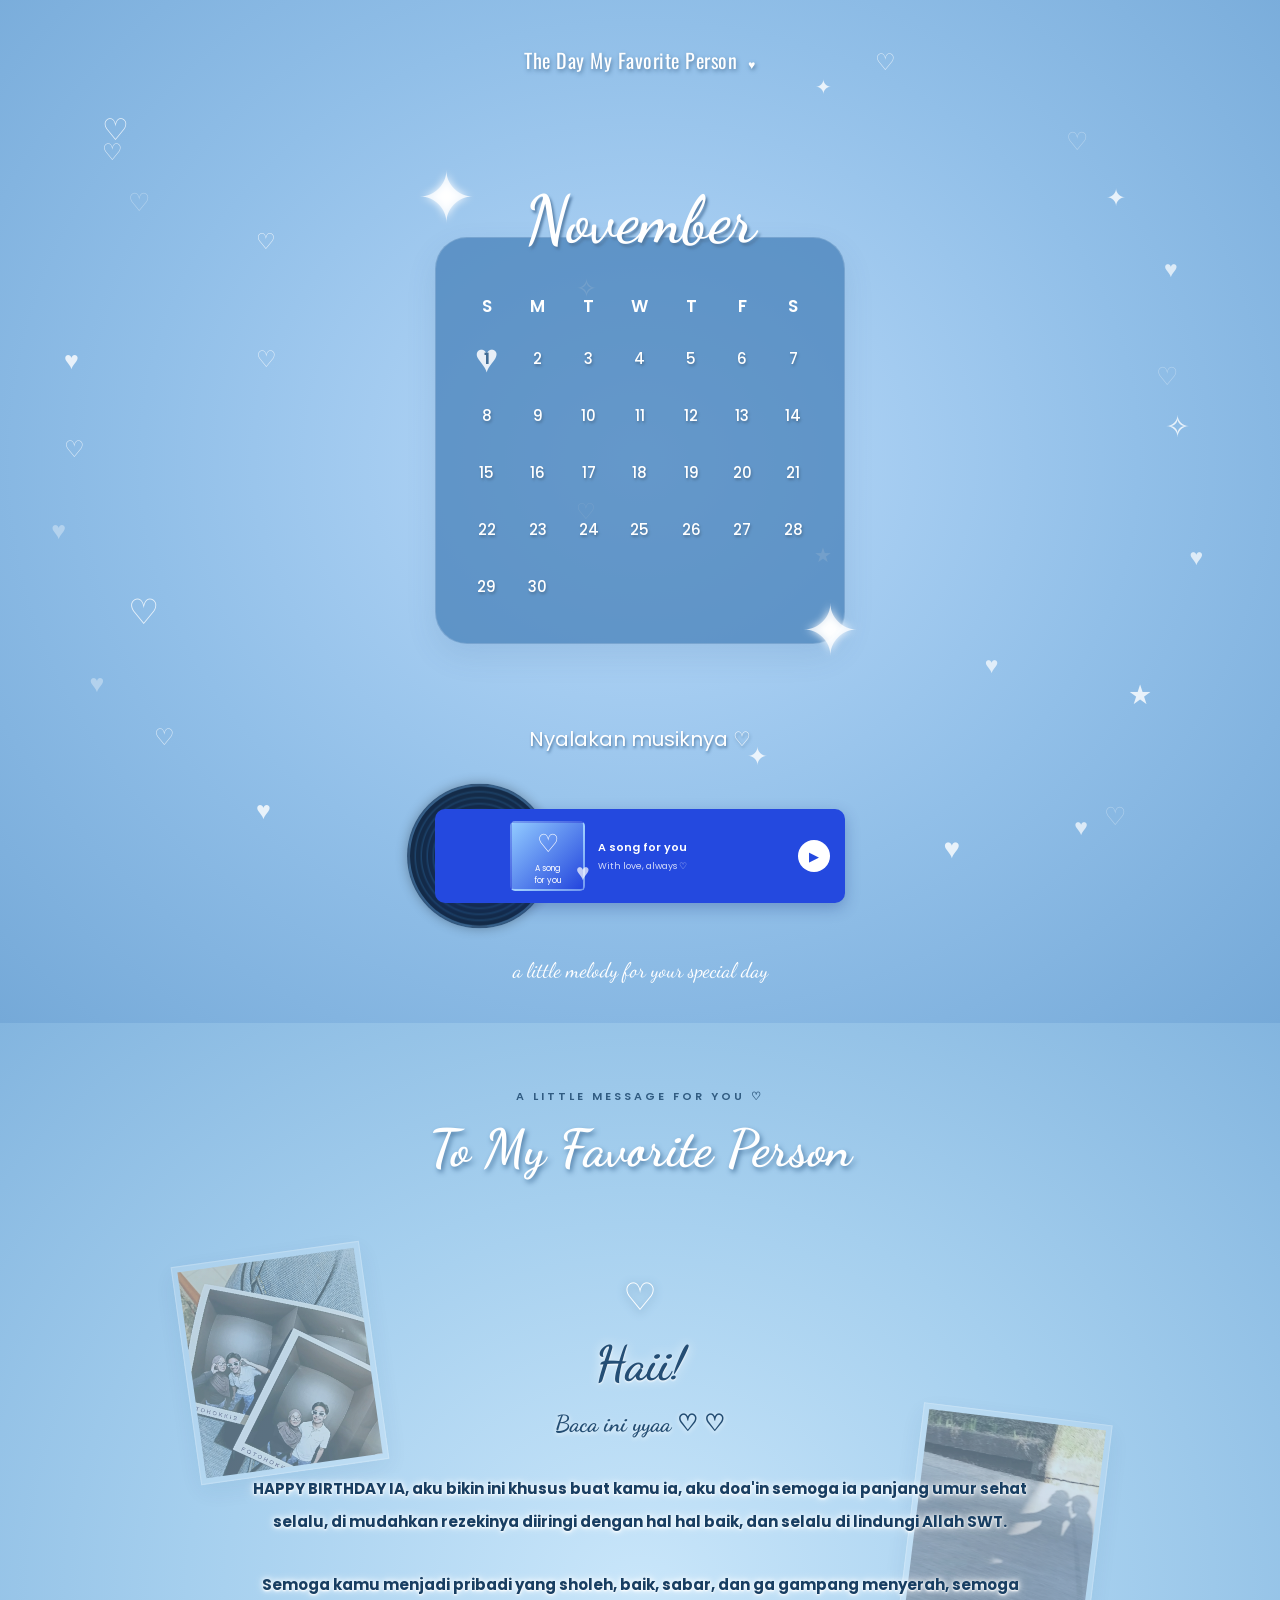
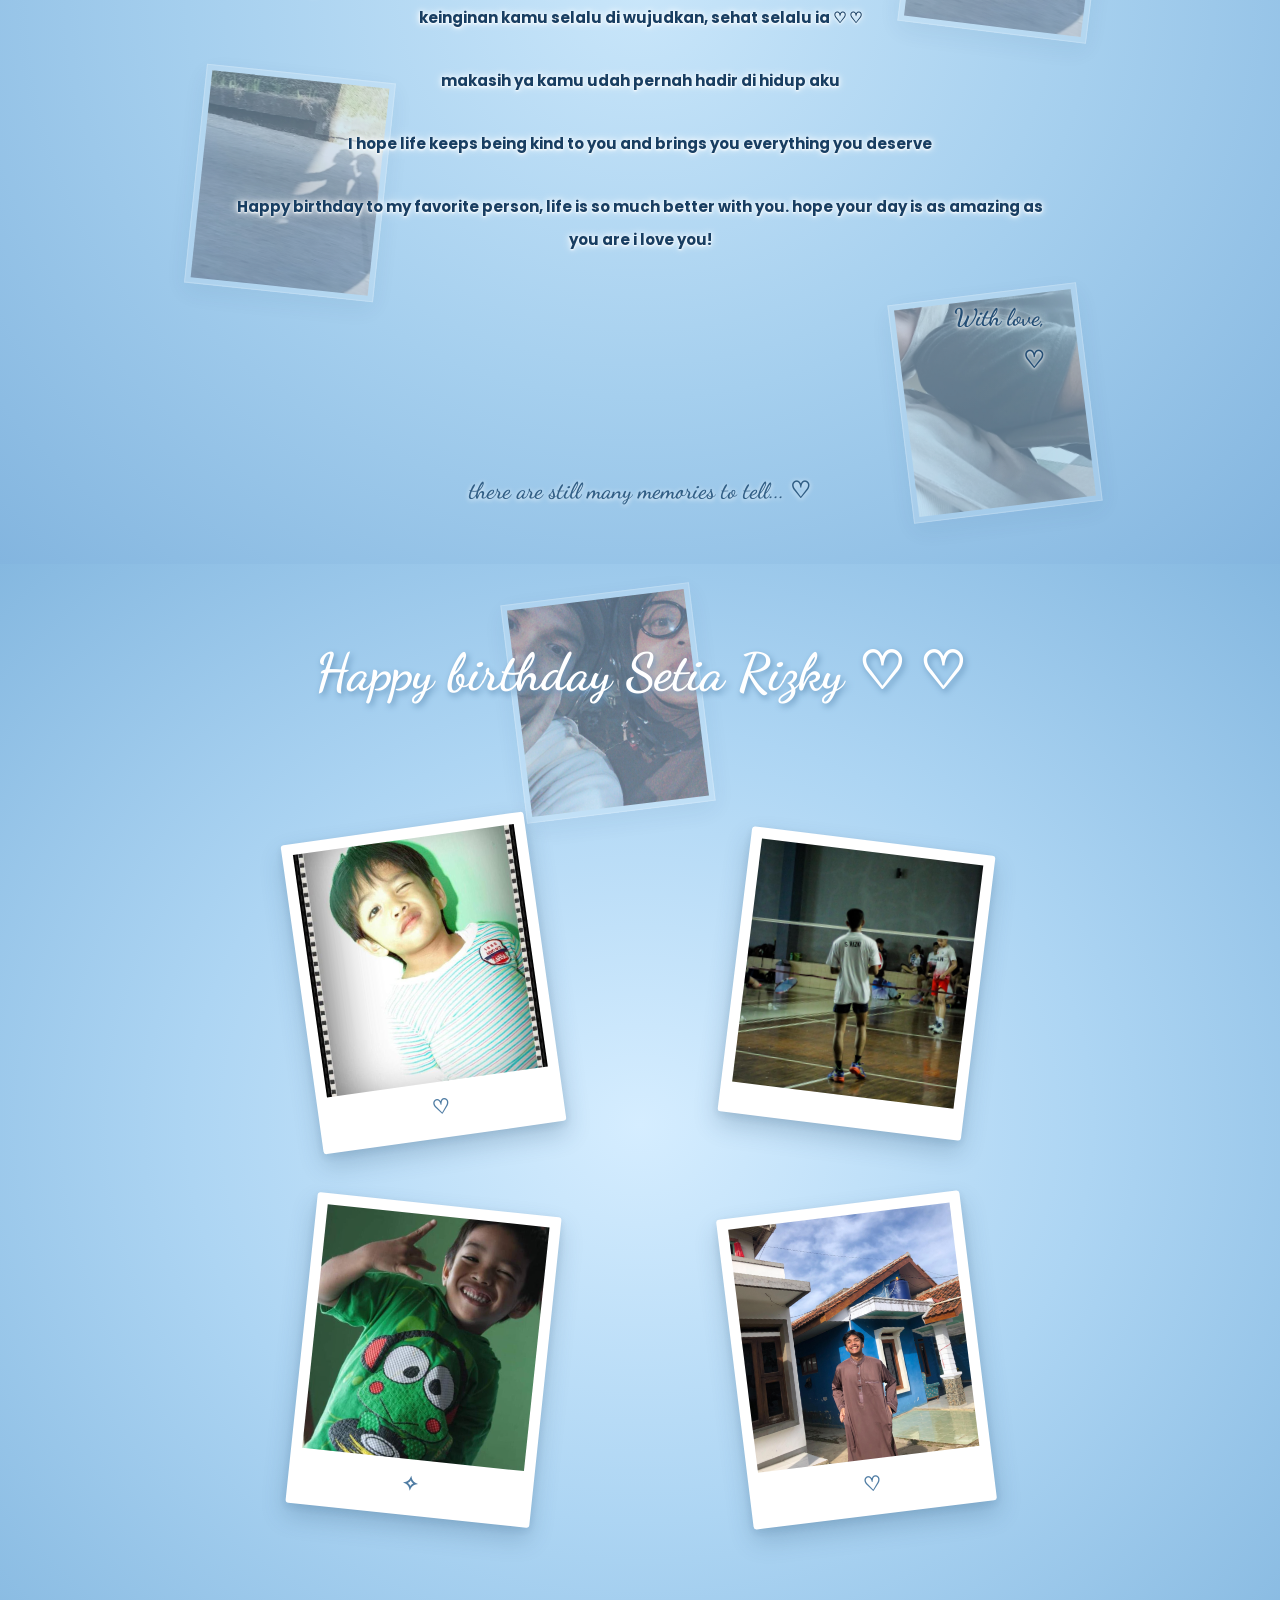
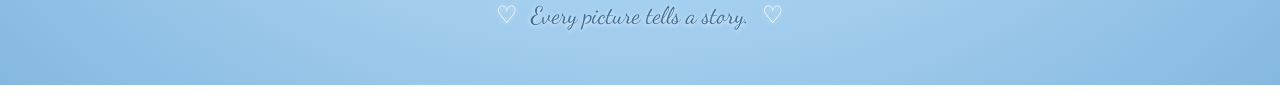
==== hal1.html @ eab9a199 "Add files via upload" ====
<!DOCTYPE html>
<html lang="id">
<head>
    <meta charset="UTF-8">
    <meta name="viewport" content="width=device-width, initial-scale=1.0">
    <title>The Day My Favorite Person</title>

    <!-- CSS asli tetap dipakai -->
    <link rel="stylesheet" href="hal1.css">
    <link rel="stylesheet" href="hal2.css">
    <link rel="stylesheet" href="hal3.css">

    <!-- Penyesuaian khusus agar ketiga desain bisa berada di satu halaman -->
    <link rel="stylesheet" href="gabungan.css">
</head>
<body>

<!-- BAGIAN 1: KALENDER DAN MUSIK -->
<div class="sky section-one">

    <div class="cloud cloud1">☁</div>
    <div class="cloud cloud2">☁</div>
    <div class="cloud cloud3">☁</div>
    <div class="cloud cloud4">☁</div>
    <div class="cloud cloud5">☁</div>

    <div class="background-hearts">
        <span>♡</span>
        <span>♡</span>
        <span>♥</span>
        <span>♡</span>
        <span>♥</span>
        <span>♡</span>
    </div>

    <main class="content">

        <h2 class="top-title">
            The Day My Favorite Person
            <span>♥</span>
        </h2>

        <section class="calendar-section">

            <div class="star star-left">✦</div>
            <div class="star star-right">✦</div>

            <h1 class="month-title">November</h1>

            <div class="calendar">
                <div class="weekdays">
                    <span>S</span>
                    <span>M</span>
                    <span>T</span>
                    <span>W</span>
                    <span>T</span>
                    <span>F</span>
                    <span>S</span>
                </div>

                <div class="dates">
                    <span class="birthday">1</span>
                    <span>2</span>
                    <span>3</span>
                    <span>4</span>
                    <span>5</span>
                    <span>6</span>
                    <span>7</span>

                    <span>8</span>
                    <span>9</span>
                    <span>10</span>
                    <span>11</span>
                    <span>12</span>
                    <span>13</span>
                    <span>14</span>

                    <span>15</span>
                    <span>16</span>
                    <span>17</span>
                    <span>18</span>
                    <span>19</span>
                    <span>20</span>
                    <span>21</span>

                    <span>22</span>
                    <span>23</span>
                    <span>24</span>
                    <span>25</span>
                    <span>26</span>
                    <span>27</span>
                    <span>28</span>

                    <span>29</span>
                    <span>30</span>
                </div>
            </div>
        </section>

        <section class="music-section">
            <p class="music-heading">Nyalakan musiknya ♡</p>

            <div class="music-player">
                <div class="record" id="record">
                    <div class="record-center"></div>
                </div>

                <div class="song-cover">
                    <div class="cover-circle">♡</div>
                    <div class="cover-text">A song<br>for you</div>
                </div>

                <div class="song-info">
                    <p class="song-title">A song for you</p>
                    <p class="song-artist">With love, always ♡</p>
                </div>

                <button id="playButton" aria-label="Putar musik">
                    ▶
                </button>
            </div>

            <audio id="myMusic" loop>
                <source src="hadiah.mpeg" type="audio/mpeg">
            </audio>
        </section>

        <p class="bottom-note">
            a little melody for your special day
        </p>

    </main>

    <!-- Hati yang muncul saat musik dimainkan -->
    <div id="heartContainer"></div>
</div>


<!-- BAGIAN 2: PESAN ULANG TAHUN -->
<div class="sky section-two">

    <div class="cloud cloud1">☁</div>
    <div class="cloud cloud2">☁</div>
    <div class="cloud cloud3">☁</div>
    <div class="cloud cloud4">☁</div>

    <div class="floating-hearts">
        <span>♡</span>
        <span>♥</span>
        <span>♡</span>
        <span>♥</span>
        <span>♡</span>
        <span>♥</span>
        <span>♡</span>
        <span>♥</span>
        <span>♡</span>
        <span>♥</span>
    </div>

    <main class="main-content">

        <div class="small-title">
            A LITTLE MESSAGE FOR YOU ♡
        </div>

        <h1 class="main-title">
            To My Favorite Person
        </h1>

        <p class="subtitle"></p>

        <section class="memory-section">

            <div class="photo-gallery">
                <div class="photo-card photo1">
                    <img src="pt1.jpeg" alt="Kenangan pertama">
                </div>

                <div class="photo-card photo2">
                    <img src="pt2.jpeg" alt="Kenangan kedua">
                </div>

                <div class="photo-card photo3">
                    <img src="pt3.jpeg" alt="Kenangan ketiga">
                </div>

                <div class="photo-card photo4">
                    <img src="pt4.jpeg" alt="Kenangan keempat">
                </div>

                <div class="photo-card photo5">
                    <img src="pt5.jpeg" alt="Kenangan kelima">
                </div>
            </div>

            <article class="message-content">

                <div class="message-decoration">♡</div>

                <h2>Haii!</h2>

                <p class="message-greeting">
                    Baca ini yyaa ♡ ♡
                </p>

                <div class="message-text">
                    <p>
                        HAPPY BIRTHDAY IA, aku bikin ini khusus buat kamu ia,
                        aku doa'in semoga ia panjang umur sehat selalu, di mudahkan rezekinya
                        diiringi dengan hal hal baik, dan selalu di lindungi Allah SWT.
                    </p>

                    <p>
                        Semoga kamu menjadi pribadi yang sholeh, baik, sabar, dan ga gampang menyerah,
                        semoga keinginan kamu selalu di wujudkan, sehat selalu ia ♡ ♡
                    </p>

                    <p>
                        makasih ya kamu udah pernah hadir di hidup aku
                    </p>

                    <p>
                        I hope life keeps being kind to you and brings you everything you deserve
                    </p>

                    <p>
                        Happy birthday to my favorite person, life is so much
                        better with you. hope your day is as amazing as you are i love you!
                    </p>
                </div>

                <div class="message-ending">
                    With love,
                    <br>
                    ♡
                </div>

            </article>
        </section>

        <div class="bottom-note">
            there are still many memories to tell... ♡
        </div>

    </main>
</div>


<!-- BAGIAN 3: GALERI FOTO POLAROID -->
<div class="sky section-three">

    <div class="cloud cloud1">☁</div>
    <div class="cloud cloud2">☁</div>
    <div class="cloud cloud3">☁</div>
    <div class="cloud cloud4">☁</div>

    <div class="decorations">
        <span>♡</span>
        <span>✦</span>
        <span>♥</span>
        <span>✧</span>
        <span>♡</span>
        <span>★</span>
        <span>♥</span>
        <span>✦</span>
        <span>♡</span>
        <span>✧</span>
        <span>♥</span>
        <span>★</span>
        <span>♡</span>
        <span>✦</span>
    </div>

    <main class="gallery-container">

        <p class="small-title"></p>

        <h1>Happy birthday Setia Rizky ♡ ♡</h1>

        <p class="subtitle">♡</p>

        <section class="polaroid-gallery">

            <div class="polaroid polaroid-photo1">
                <img src="ph4.jpeg" alt="Birthday photo 1">
                <div class="caption">
                    ♡
                </div>
            </div>

            <div class="polaroid polaroid-photo2">
                <img src="ph3.jpeg" alt="Birthday photo 2">
                <div class="caption">
                   
                </div>
            </div>

            <div class="polaroid polaroid-photo3">
                <img src="ph2.jpeg" alt="Birthday photo 3">
                <div class="caption">
                     ✧
                </div>
            </div>

            <div class="polaroid polaroid-photo4">
                <img src="ph1.jpeg" alt="Birthday photo 4">
                <div class="caption">
                  ♡
                </div>
            </div>

        </section>

        <div class="gallery-ending">
            <span>♡</span>
            Every picture tells a story.
            <span>♡</span>
        </div>

    </main>
</div>

<!-- Satu audio dan satu script untuk seluruh halaman -->
<script src="hal1.js"></script>
</body>
</html>
---- hal1.css ----
@import url('https://fonts.googleapis.com/css2?family=Dancing+Script:wght@500;600;700&family=Poppins:wght@300;400;500;600&family=Oswald:wght@400;500&display=swap');

* {
    margin: 0;
    padding: 0;
    box-sizing: border-box;
}

body {
    font-family: 'Poppins', sans-serif;
    overflow-x: hidden;
}

.sky {
    min-height: 100vh;
    min-height: 100dvh;
    width: 100%;
    position: relative;
    overflow: hidden;

    background:
        radial-gradient(ellipse at 50% 45%,
        #b9dafa 0%,
        #91bfe8 55%,
        #75a9d8 100%);
}

/* Konten */

.content {
    min-height: 100vh;
    position: relative;
    z-index: 2;

    display: flex;
    flex-direction: column;
    align-items: center;

    padding: 45px 15px 40px;
}

/* Judul atas */

.top-title {
    font-family: 'Oswald', sans-serif;
    font-size: 20px;
    font-weight: 400;
    color: white;
    letter-spacing: 0.5px;
    text-align: center;
    margin-bottom: 105px;
    text-shadow: 1px 2px 4px #557da4;
}

.top-title span {
    font-size: 12px;
    margin-left: 5px;
}

/* Kalender */

.calendar-section {
    position: relative;
    width: 100%;
    max-width: 410px;
}

.month-title {
    position: relative;
    z-index: 3;
    text-align: center;
    font-family: 'Dancing Script', cursive;
    font-size: 66px;
    font-weight: 600;
    color: white;
    text-shadow: 2px 3px 3px #527ba4;
    margin-bottom: -22px;
}

.calendar {
    width: 100%;
    padding: 55px 25px 40px;

    background: rgba(68, 126, 183, 0.72);
    border: 1px solid rgba(255,255,255,0.16);
    border-radius: 32px;

    box-shadow: 0 12px 30px rgba(48, 94, 140, 0.12);
}

/* Hari */

.weekdays,
.dates {
    display: grid;
    grid-template-columns: repeat(7, 1fr);
    text-align: center;
    justify-items: center;
}

.weekdays {
    color: white;
    font-size: 17px;
    font-weight: 600;
    margin-bottom: 22px;
}

.dates {
    row-gap: 23px;
}

.dates span {
    position: relative;
    width: 34px;
    height: 34px;

    display: flex;
    align-items: center;
    justify-content: center;

    color: white;
    font-size: 15px;
    font-weight: 500;
    text-shadow: 1px 2px 3px rgba(0,0,0,0.25);
}

/* Hati tanggal 1 */

.dates .birthday {
    color: #426d96;
    font-weight: 700;
    text-shadow: none;
    z-index: 1;
}

.dates .birthday::before {
    content: "♥";
    position: absolute;
    font-size: 40px;
    color: rgba(255,255,255,0.85);
    z-index: -1;
}

/* Bintang hiasan */

.star {
    position: absolute;
    color: rgba(255,255,255,0.75);
    font-size: 70px;
    z-index: 4;
    text-shadow: 0 0 8px white;
    animation: starTwinkle 2s ease-in-out infinite alternate;
}

.star-left {
    top: -35px;
    left: -18px;
}

.star-right {
    bottom: -40px;
    right: -15px;
}

@keyframes starTwinkle {
    from {
        opacity: 0.5;
        transform: rotate(-10deg) scale(0.9);
    }

    to {
        opacity: 1;
        transform: rotate(10deg) scale(1.1);
    }
}

/* Musik */

.music-section {
    width: 100%;
    max-width: 410px;
    margin-top: 80px;
}

.music-heading {
    text-align: center;
    color: white;
    font-size: 20px;
    margin-bottom: 55px;
    text-shadow: 1px 2px 3px #527ba4;
}

/* Music player */

.music-player {
    position: relative;
    min-height: 92px;
    width: 100%;

    display: flex;
    align-items: center;
    gap: 13px;

    padding: 12px 15px 12px 75px;

    background: #2449df;
    border-radius: 10px;
    box-shadow: 0 5px 15px rgba(20, 50, 130, 0.3);
}

/* Piringan musik */

.record {
    position: absolute;
    width: 145px;
    height: 145px;
    border-radius: 50%;
    left: -28px;
    top: 50%;
    transform: translateY(-50%);

    background:
        repeating-radial-gradient(
            circle,
            #142b48 0px,
            #142b48 3px,
            #1d436a 4px,
            #142b48 6px
        );

    border: 3px solid rgba(120,180,230,0.3);
    box-shadow: 0 0 12px rgba(0,0,0,0.3);
    z-index: -1;
}

.record-center {
    position: absolute;
    width: 35px;
    height: 35px;
    border-radius: 50%;
    background: #a9d3f2;
    border: 5px solid #2449df;
    top: 50%;
    left: 50%;
    transform: translate(-50%, -50%);
}

.record.playing {
    animation: spin 4s linear infinite;
}

@keyframes spin {
    to {
        transform: translateY(-50%) rotate(360deg);
    }
}

/* Cover lagu */

.song-cover {
    width: 75px;
    height: 70px;
    flex-shrink: 0;

    background: linear-gradient(135deg, #91caff, #2345dd);
    border: 2px solid rgba(255,255,255,0.15);
    border-radius: 5px;

    display: flex;
    flex-direction: column;
    align-items: center;
    justify-content: center;
    color: white;
}

.cover-circle {
    font-size: 25px;
}

.cover-text {
    font-size: 8px;
    text-align: center;
}

/* Informasi lagu */

.song-info {
    flex: 1;
    color: white;
    min-width: 0;
}

.song-title {
    font-size: 11px;
    font-weight: 600;
}

.song-artist {
    font-size: 9px;
    opacity: 0.8;
    margin-top: 4px;
}

/* Tombol */

#playButton {
    border: none;
    background: white;
    color: #2449df;

    width: 32px;
    height: 32px;
    border-radius: 50%;

    cursor: pointer;
    flex-shrink: 0;
}

/* Tulisan bawah */

.bottom-note {
    font-family: 'Dancing Script', cursive;
    color: white;
    font-size: 21px;
    margin-top: 55px;
    text-align: center;
}

/* Awan bergerak */

.cloud {
    position: absolute;
    color: rgba(255,255,255,0.55);
    font-size: 100px;
    pointer-events: none;
    animation: cloudMove linear infinite;
    z-index: 1;
}

.cloud1 {
    top: 8%;
    left: -130px;
    animation-duration: 40s;
}

.cloud2 {
    top: 32%;
    left: -150px;
    font-size: 75px;
    animation-duration: 50s;
    animation-delay: 5s;
}

.cloud3 {
    top: 60%;
    left: -140px;
    font-size: 110px;
    animation-duration: 45s;
    animation-delay: 10s;
}

.cloud4 {
    top: 85%;
    left: -150px;
    font-size: 80px;
    animation-duration: 55s;
    animation-delay: 3s;
}

.cloud5 {
    top: 48%;
    left: -150px;
    font-size: 65px;
    animation-duration: 42s;
    animation-delay: 12s;
}

@keyframes cloudMove {
    from {
        transform: translateX(0);
    }

    to {
        transform: translateX(120vw);
    }
}

/* Hati latar */

.background-hearts span {
    position: absolute;
    color: rgba(255,255,255,0.35);
    font-size: 25px;
    animation: float 7s ease-in-out infinite;
    pointer-events: none;
}

.background-hearts span:nth-child(1) {
    top: 18%;
    left: 10%;
}

.background-hearts span:nth-child(2) {
    top: 35%;
    right: 8%;
}

.background-hearts span:nth-child(3) {
    top: 65%;
    left: 7%;
}

.background-hearts span:nth-child(4) {
    top: 78%;
    right: 12%;
}

.background-hearts span:nth-child(5) {
    top: 50%;
    left: 4%;
}

.background-hearts span:nth-child(6) {
    top: 12%;
    right: 15%;
}

@keyframes float {
    50% {
        transform: translateY(-25px);
    }
}

/* Hati saat musik dimainkan */

#heartContainer {
    position: fixed;
    inset: 0;
    overflow: hidden;
    pointer-events: none;
    z-index: 10;
}

.music-heart {
    position: absolute;
    bottom: -30px;
    color: #fff;
    text-shadow: 0 0 8px #f4a6d1;
    animation: heartFly var(--duration) ease-out forwards;
}

@keyframes heartFly {
    0% {
        transform: translateY(0) rotate(0deg) scale(0.5);
        opacity: 0;
    }

    15% {
        opacity: 1;
    }

    100% {
        transform: translateY(-110vh) rotate(360deg) scale(1.4);
        opacity: 0;
    }
}

/* Responsif HP */

@media (max-width: 600px) {

    .content {
        padding: 65px 20px 45px;
    }

    .top-title {
        font-size: 18px;
        margin-bottom: 100px;
    }

    .calendar-section,
    .music-section {
        max-width: 350px;
    }

    .month-title {
        font-size: 60px;
    }

    .calendar {
        padding: 50px 18px 35px;
    }

    .dates {
        row-gap: 19px;
    }

    .dates span {
        font-size: 14px;
    }

    .music-section {
        margin-top: 75px;
    }

    .music-heading {
        font-size: 19px;
        margin-bottom: 50px;
    }

    .music-player {
        min-height: 85px;
        padding-left: 65px;
    }

    .record {
        width: 130px;
        height: 130px;
    }

    .song-cover {
        width: 65px;
        height: 65px;
    }
}


.next-button {
    margin-top: 35px;
    padding: 12px 25px;
    border-radius: 30px;
    text-decoration: none;
    color: white;
    background: #649bc7;
    font-family: 'Poppins', sans-serif;
    font-size: 12px;
    transition: 0.3s;
}

.next-button:hover {
    background: #477fae;
    transform: translateY(-3px);
}
---- hal2.css ----
@import url('https://fonts.googleapis.com/css2?family=Dancing+Script:wght@500;600;700&family=Poppins:wght@400;500;600;700;800&display=swap');

* {
    margin: 0;
    padding: 0;
    box-sizing: border-box;
}

body {
    font-family: 'Poppins', sans-serif;
    overflow-x: hidden;
}

/* BACKGROUND */

.sky {
    min-height: 100vh;
    position: relative;
    overflow: hidden;

    background:
        radial-gradient(
            ellipse at center,
            #c9e6fa,
            #a5cfee,
            #83b5df
        );
}

/* KONTEN UTAMA */

.main-content {
    position: relative;
    z-index: 2;

    width: 100%;
    min-height: 100vh;

    display: flex;
    flex-direction: column;
    align-items: center;

    padding: 65px 25px 60px;
}

/* JUDUL */

.small-title {
    font-size: 11px;
    letter-spacing: 3px;
    font-weight: 600;
    color: #315c82;
    text-align: center;
}

.main-title {
    font-family: 'Dancing Script', cursive;
    font-size: 52px;
    font-weight: 700;
    color: white;
    text-align: center;
    margin-top: 12px;

    text-shadow: 2px 3px 5px #527fa8;
}

.subtitle {
    font-size: 12px;
    font-weight: 500;
    color: #365e82;
    margin-top: 8px;
    letter-spacing: 1px;
}

/* AREA FOTO DAN TULISAN */

.memory-section {
    position: relative;
    width: 100%;
    max-width: 850px;

    margin-top: 55px;
}

/* GALERI FOTO */

.photo-gallery {
    position: absolute;
    inset: 0;
    z-index: 1;

    pointer-events: none;
}

.photo-card {
    position: absolute;

    width: 190px;
    height: 220px;

    padding: 5px;

    background: rgba(255,255,255,0.35);
    border: 1px solid rgba(255,255,255,0.5);

    box-shadow: 0 8px 25px rgba(40,80,120,0.15);

    opacity: 0.48;

    animation: photoFloat 5s ease-in-out infinite alternate;
}

.photo-card img {
    width: 100%;
    height: 100%;
    object-fit: cover;
}

/* POSISI FOTO */

.photo1 {
    top: 10px;
    left: -30px;
    transform: rotate(-13deg);
    animation-delay: 0s;
}

.photo2 {
    top: 170px;
    right: -35px;
    transform: rotate(12deg);
    animation-delay: 1s;
}

.photo3 {
    top: 430px;
    left: -20px;
    transform: rotate(9deg);
    animation-delay: 2s;
}

.photo4 {
    top: 650px;
    right: -25px;
    transform: rotate(-10deg);
    animation-delay: 1.5s;
}

.photo5 {
    top: 950px;
    left: 35%;
    transform: rotate(-7deg);
    animation-delay: 2.5s;
}

/* ANIMASI FOTO */

@keyframes photoFloat {
    from {
        translate: 0 0;
    }

    to {
        translate: 0 -25px;
    }
}

/* TULISAN TANPA KOTAK */

.message-content {
    position: relative;
    z-index: 3;

    width: 100%;

    padding: 25px 20px 45px;

    background: transparent;
    border: none;
    box-shadow: none;
}

/* JUDUL UCAPAN */

.message-decoration {
    text-align: center;
    color: white;
    font-size: 38px;
    text-shadow: 0 2px 8px #527da4;
    margin-bottom: 10px;
}

.message-content h2 {
    font-family: 'Dancing Script', cursive;
    font-size: 48px;
    font-weight: 700;
    text-align: center;

    color: #244e75;

    text-shadow:
        0 1px 2px white,
        0 0 12px rgba(255,255,255,0.85);

    margin-bottom: 18px;
}

.message-greeting {
    text-align: center;
    font-family: 'Dancing Script', cursive;
    font-size: 23px;
    font-weight: 700;
    color: #234d73;

    text-shadow: 0 1px 5px white;

    margin-bottom: 35px;
}

/* ISI PESAN */

.message-text {
    color: #183e62;

    font-size: 15px;
    font-weight: 700;

    line-height: 2.2;
    text-align: center;

    text-shadow:
        0 1px 2px white,
        0 0 5px white,
        0 0 10px rgba(255,255,255,0.9);
}

.message-text p {
    margin-bottom: 30px;
}

/* PENUTUP */

.message-ending {
    font-family: 'Dancing Script', cursive;
    font-size: 24px;
    font-weight: 700;

    color: #244e75;

    text-align: right;
    line-height: 1.8;

    text-shadow:
        0 1px 3px white,
        0 0 8px white;

    margin-top: 40px;
}

/* TULISAN BAWAH */

.bottom-note {
    position: relative;
    z-index: 3;

    font-family: 'Dancing Script', cursive;
    color: #315e85;

    font-size: 23px;
    font-weight: 600;

    text-align: center;
    margin-top: 50px;

    text-shadow: 0 1px 5px white;
}

/* TOMBOL */

.next-button {
    position: relative;
    z-index: 3;

    margin-top: 25px;

    text-decoration: none;
    color: white;

    background: rgba(65,120,175,0.8);
    border: 1px solid rgba(255,255,255,0.7);

    padding: 13px 25px;
    border-radius: 30px;

    font-size: 12px;
    font-weight: 600;

    transition: 0.3s;
}

.next-button:hover {
    background: #477fae;
    transform: translateY(-3px);
}

/* AWAN */

.cloud {
    position: absolute;

    color: rgba(255,255,255,0.55);
    font-size: 100px;

    pointer-events: none;
    animation: cloudMove linear infinite;

    z-index: 0;
}

.cloud1 {
    top: 8%;
    left: -140px;
    animation-duration: 42s;
}

.cloud2 {
    top: 35%;
    left: -150px;
    font-size: 75px;
    animation-duration: 50s;
    animation-delay: 5s;
}

.cloud3 {
    top: 65%;
    left: -130px;
    font-size: 110px;
    animation-duration: 45s;
    animation-delay: 10s;
}

.cloud4 {
    top: 90%;
    left: -150px;
    font-size: 85px;
    animation-duration: 55s;
    animation-delay: 3s;
}

@keyframes cloudMove {
    from {
        transform: translateX(0);
    }

    to {
        transform: translateX(120vw);
    }
}

/* HATI MENGAMBANG */

.floating-hearts span {
    position: fixed;

    color: rgba(255,255,255,0.7);
    font-size: 23px;

    pointer-events: none;
    z-index: 2;

    animation: heartFloat 7s ease-in-out infinite;
}

.floating-hearts span:nth-child(1) {
    top: 15%;
    left: 8%;
}

.floating-hearts span:nth-child(2) {
    top: 28%;
    right: 8%;
}

.floating-hearts span:nth-child(3) {
    top: 48%;
    left: 5%;
}

.floating-hearts span:nth-child(4) {
    top: 60%;
    right: 6%;
}

.floating-hearts span:nth-child(5) {
    top: 80%;
    left: 12%;
}

.floating-hearts span:nth-child(6) {
    top: 90%;
    right: 15%;
}

.floating-hearts span:nth-child(7) {
    top: 38%;
    left: 20%;
}

.floating-hearts span:nth-child(8) {
    top: 72%;
    right: 22%;
}

.floating-hearts span:nth-child(9) {
    top: 5%;
    right: 30%;
}

.floating-hearts span:nth-child(10) {
    top: 95%;
    left: 45%;
}

@keyframes heartFloat {
    0%, 100% {
        transform: translateY(0);
        opacity: 0.35;
    }

    50% {
        transform: translateY(-28px);
        opacity: 0.9;
    }
}

/* RESPONSIVE HP */

@media (max-width: 600px) {

    .main-content {
        padding: 55px 15px 45px;
    }

    .main-title {
        font-size: 40px;
    }

    .memory-section {
        margin-top: 40px;
    }

    .photo-card {
        width: 125px;
        height: 155px;
        opacity: 0.42;
    }

    .photo1 {
        left: -12px;
        top: 10px;
    }

    .photo2 {
        right: -12px;
        top: 190px;
    }

    .photo3 {
        left: -10px;
        top: 450px;
    }

    .photo4 {
        right: -10px;
        top: 700px;
    }

    .photo5 {
        left: 30%;
        top: 1000px;
    }

    .message-content {
        padding: 20px 8px 40px;
    }

    .message-content h2 {
        font-size: 40px;
    }

    .message-greeting {
        font-size: 21px;
    }

    .message-text {
        font-size: 13px;
        line-height: 2.1;
    }

    .message-text p {
        margin-bottom: 28px;
    }

    .message-ending {
        font-size: 21px;
    }

    .bottom-note {
        font-size: 19px;
    }
}
---- hal3.css ----
@import url('https://fonts.googleapis.com/css2?family=Dancing+Script:wght@500;600;700&family=Poppins:wght@300;400;500;600;700&display=swap');

* {
    margin: 0;
    padding: 0;
    box-sizing: border-box;
}

body {
    font-family: 'Poppins', sans-serif;
    overflow-x: hidden;
}

.sky {
    min-height: 100vh;
    position: relative;
    overflow: hidden;

    background:
        radial-gradient(
            ellipse at center,
            #d5edff,
            #add5f3,
            #85b8e0
        );
}

/* KONTEN UTAMA */

.gallery-container {
    position: relative;
    z-index: 2;

    min-height: 100vh;
    width: 100%;

    display: flex;
    flex-direction: column;
    align-items: center;

    padding: 65px 20px 55px;
}

/* JUDUL */

.small-title {
    color: #527fa5;
    font-size: 10px;
    font-weight: 600;
    letter-spacing: 3px;
    text-align: center;
}

.gallery-container h1 {
    font-family: 'Dancing Script', cursive;
    font-size: 52px;
    color: white;
    text-align: center;
    margin-top: 12px;

    text-shadow: 2px 3px 6px #6796bd;
}

.subtitle {
    color: #52799b;
    font-size: 12px;
    margin-top: 10px;
    text-align: center;
}

/* GALERI */

.polaroid-gallery {
    width: 100%;
    max-width: 850px;

    display: grid;
    grid-template-columns: repeat(2, 1fr);

    gap: 65px 55px;

    justify-items: center;
    align-items: center;

    margin-top: 75px;
    padding: 20px;
}

/* POLAROID */

.polaroid {
    width: 245px;
    padding: 11px 11px 18px;

    background: #fff;

    border-radius: 3px;

    box-shadow:
        0 12px 25px rgba(35,75,110,0.23),
        0 3px 8px rgba(35,75,110,0.12);

    text-align: center;

    animation: floating 4s ease-in-out infinite alternate;

    transition: transform 0.4s ease;
}

.polaroid img {
    width: 100%;
    height: 245px;

    object-fit: cover;
    display: block;
}

.caption {
    font-family: 'Dancing Script', cursive;
    font-size: 20px;
    font-weight: 600;

    color: #507da4;

    padding-top: 13px;
}

/* KEMIRINGAN FOTO */

.photo1 {
    transform: rotate(-8deg);
    animation-delay: 0s;
}

.photo2 {
    transform: rotate(7deg);
    animation-delay: 0.7s;
}

.photo3 {
    transform: rotate(6deg);
    animation-delay: 1.2s;
}

.photo4 {
    transform: rotate(-7deg);
    animation-delay: 1.7s;
}

/* ANIMASI MELAYANG */

@keyframes floating {
    from {
        translate: 0 0;
    }

    to {
        translate: 0 -18px;
    }
}

/* BAGIAN BAWAH */

.gallery-ending {
    font-family: 'Dancing Script', cursive;
    font-size: 24px;
    color: #416f98;

    margin-top: 65px;
    text-align: center;

    text-shadow: 0 1px 5px white;
}

.gallery-ending span {
    color: white;
    padding: 0 7px;
}

/* TOMBOL NEXT */

.next-button {
    margin-top: 30px;

    padding: 12px 25px;

    border-radius: 30px;
    border: 1px solid rgba(255,255,255,0.7);

    text-decoration: none;
    color: white;

    background: rgba(65,120,175,0.8);

    font-size: 12px;
    font-weight: 600;

    transition: 0.3s;
}

.next-button:hover {
    background: #477fae;
    transform: translateY(-3px);
}

/* AWAN */

.cloud {
    position: absolute;

    color: rgba(255,255,255,0.55);
    font-size: 100px;

    pointer-events: none;

    animation: cloudMove linear infinite;
    z-index: 0;
}

.cloud1 {
    top: 8%;
    left: -140px;
    animation-duration: 42s;
}

.cloud2 {
    top: 35%;
    left: -150px;
    font-size: 75px;
    animation-duration: 50s;
    animation-delay: 5s;
}

.cloud3 {
    top: 65%;
    left: -130px;
    font-size: 110px;
    animation-duration: 45s;
    animation-delay: 10s;
}

.cloud4 {
    top: 90%;
    left: -150px;
    font-size: 85px;
    animation-duration: 55s;
    animation-delay: 3s;
}

@keyframes cloudMove {
    from {
        transform: translateX(0);
    }

    to {
        transform: translateX(120vw);
    }
}

/* LOVE DAN BINTANG */

.decorations span {
    position: fixed;

    color: rgba(255,255,255,0.8);

    pointer-events: none;
    z-index: 1;

    animation: decorationFloat 6s ease-in-out infinite;
}

.decorations span:nth-child(1) {
    top: 12%;
    left: 8%;
    font-size: 30px;
}

.decorations span:nth-child(2) {
    top: 20%;
    right: 12%;
    font-size: 24px;
}

.decorations span:nth-child(3) {
    top: 38%;
    left: 5%;
    font-size: 25px;
}

.decorations span:nth-child(4) {
    top: 45%;
    right: 7%;
    font-size: 30px;
}

.decorations span:nth-child(5) {
    top: 65%;
    left: 10%;
    font-size: 35px;
}

.decorations span:nth-child(6) {
    top: 75%;
    right: 10%;
    font-size: 27px;
}

.decorations span:nth-child(7) {
    top: 88%;
    left: 20%;
    font-size: 25px;
}

.decorations span:nth-child(8) {
    top: 8%;
    right: 35%;
    font-size: 20px;
}

.decorations span:nth-child(9) {
    top: 55%;
    left: 45%;
    font-size: 22px;
}

.decorations span:nth-child(10) {
    top: 30%;
    left: 45%;
    font-size: 25px;
}

.decorations span:nth-child(11) {
    top: 92%;
    right: 25%;
    font-size: 28px;
}

.decorations span:nth-child(12) {
    top: 60%;
    right: 35%;
    font-size: 20px;
}

.decorations span:nth-child(13) {
    top: 25%;
    left: 20%;
    font-size: 22px;
}

.decorations span:nth-child(14) {
    top: 82%;
    right: 40%;
    font-size: 25px;
}

@keyframes decorationFloat {
    0%, 100% {
        transform: translateY(0) rotate(0deg);
        opacity: 0.5;
    }

    50% {
        transform: translateY(-20px) rotate(15deg);
        opacity: 1;
    }
}

/* RESPONSIVE HP */

@media (max-width: 600px) {

    .gallery-container {
        padding: 55px 12px 45px;
    }

    .gallery-container h1 {
        font-size: 42px;
    }

    .small-title {
        font-size: 9px;
        letter-spacing: 2px;
    }

    .polaroid-gallery {
        grid-template-columns: repeat(2, minmax(0, 1fr));

        gap: 45px 15px;

        margin-top: 55px;
        padding: 10px 5px;
    }

    .polaroid {
        width: 100%;
        max-width: 175px;

        padding: 7px 7px 13px;
    }

    .polaroid img {
        height: 155px;
    }

    .caption {
        font-size: 16px;
        padding-top: 10px;
    }

    .photo1 {
        transform: rotate(-7deg);
    }

    .photo2 {
        transform: rotate(7deg);
    }

    .photo3 {
        transform: rotate(6deg);
    }

    .photo4 {
        transform: rotate(-6deg);
    }

    .gallery-ending {
        font-size: 21px;
        margin-top: 50px;
    }

}
---- gabungan.css ----
/*
  CSS tambahan untuk halaman gabungan.
  File hal1.css, hal2.css, dan hal3.css tetap dipakai.
*/

/* Izinkan halaman memanjang ke bawah agar bisa di-scroll */
html,
body {
    min-height: 100%;
    height: auto;
    overflow-x: hidden;
}

.sky {
    overflow: visible;
}

/* Pertahankan background masing-masing halaman */
.section-one {
    background:
        radial-gradient(ellipse at 50% 45%,
        #b9dafa 0%,
        #91bfe8 55%,
        #75a9d8 100%);
}

.section-two {
    background:
        radial-gradient(
            ellipse at center,
            #c9e6fa,
            #a5cfee,
            #83b5df
        );
}

.section-three {
    background:
        radial-gradient(
            ellipse at center,
            #d5edff,
            #add5f3,
            #85b8e0
        );
}

/* Masing-masing bagian minimal setinggi layar, tetapi boleh lebih panjang */
.section-one,
.section-two,
.section-three {
    width: 100%;
    position: relative;
}

/* Kembalikan gaya judul bagian 2 setelah CSS bagian 3 dimuat */
.section-two .small-title {
    font-size: 11px;
    letter-spacing: 3px;
    font-weight: 600;
    color: #315c82;
    text-align: center;
}

.section-two .subtitle {
    font-size: 12px;
    font-weight: 500;
    color: #365e82;
    margin-top: 8px;
    letter-spacing: 1px;
}

/* Kembalikan gaya catatan bawah bagian 1 */
.section-one .bottom-note {
    font-family: 'Dancing Script', cursive;
    color: white;
    font-size: 21px;
    font-weight: 400;
    margin-top: 55px;
    text-align: center;
    text-shadow: none;
}

/* Nama class foto polaroid dibuat berbeda dari foto background bagian 2 */
.polaroid-photo1 {
    transform: rotate(-8deg);
    animation-delay: 0s;
}

.polaroid-photo2 {
    transform: rotate(7deg);
    animation-delay: 0.7s;
}

.polaroid-photo3 {
    transform: rotate(6deg);
    animation-delay: 1.2s;
}

.polaroid-photo4 {
    transform: rotate(-7deg);
    animation-delay: 1.7s;
}

/* Kemiringan polaroid di layar HP */
@media (max-width: 600px) {
    .polaroid-photo1 {
        transform: rotate(-7deg);
    }

    .polaroid-photo2 {
        transform: rotate(7deg);
    }

    .polaroid-photo3 {
        transform: rotate(6deg);
    }

    .polaroid-photo4 {
        transform: rotate(-6deg);
    }
}
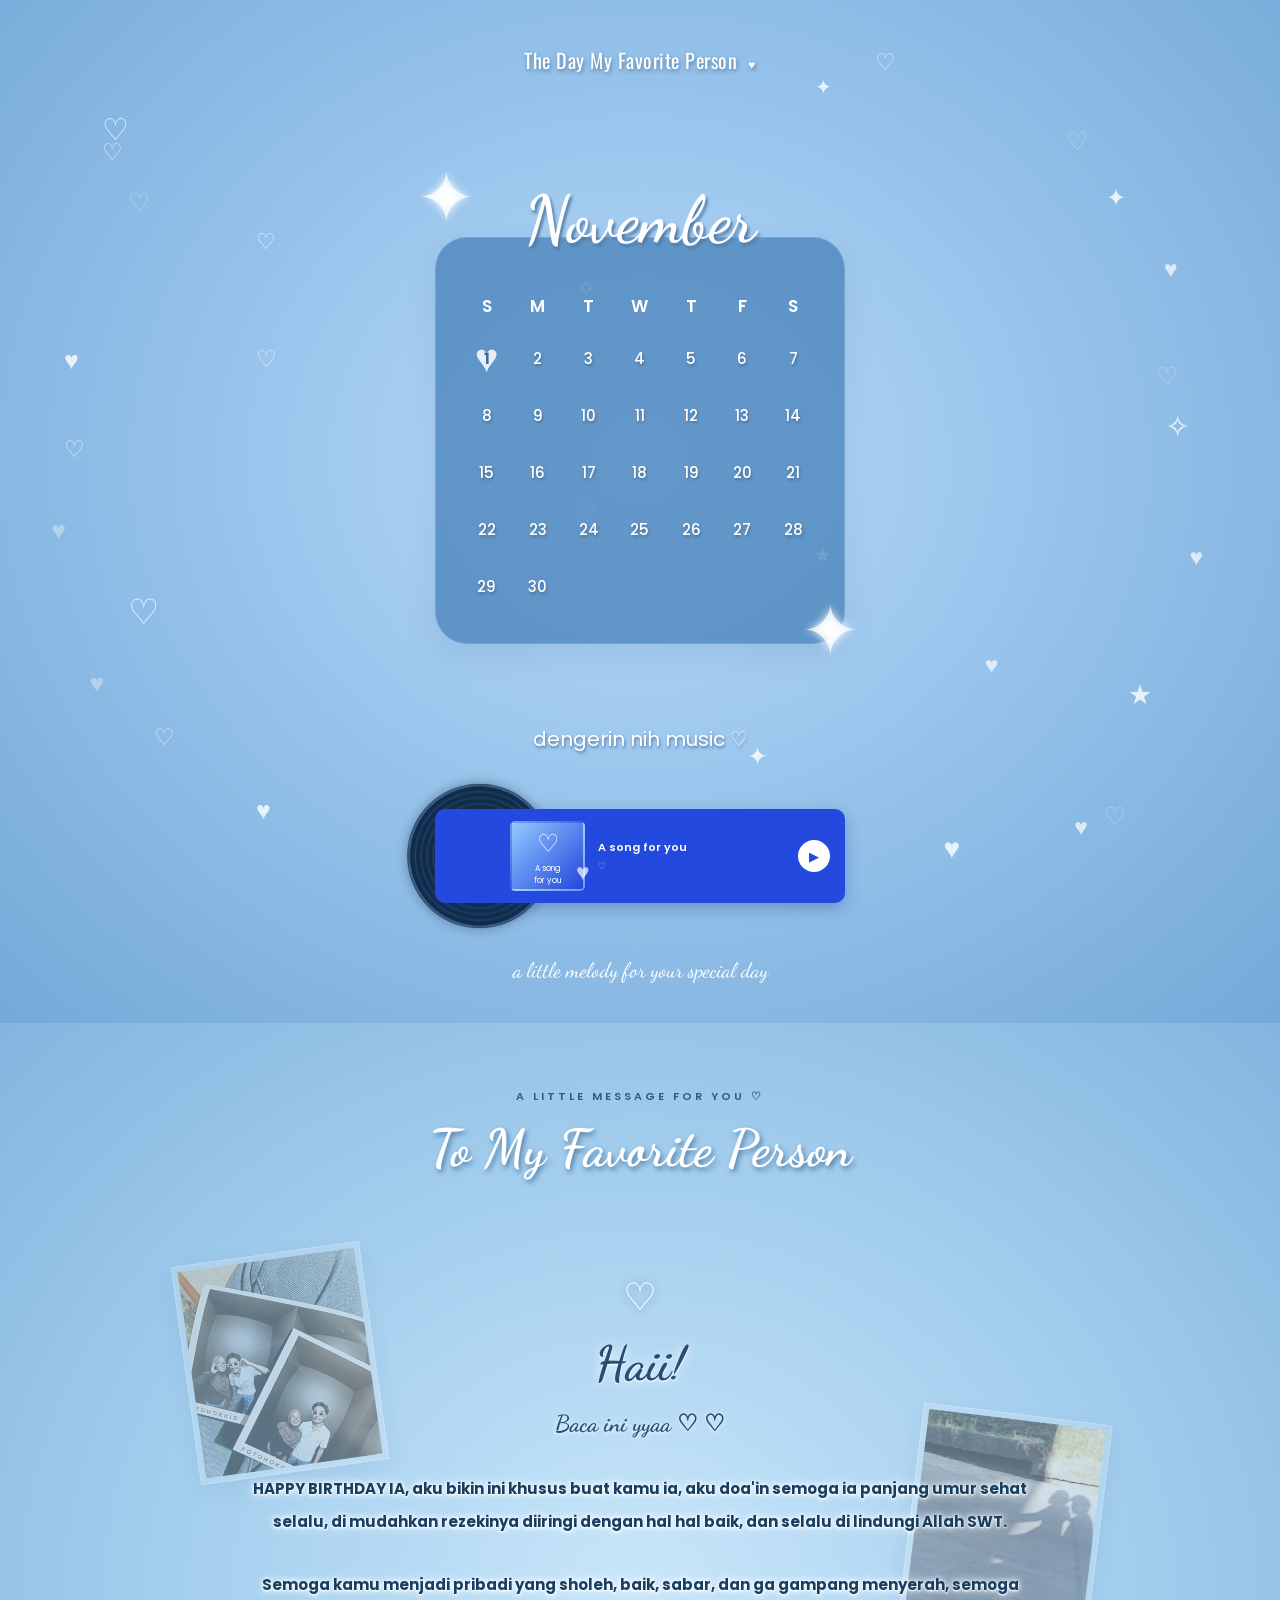
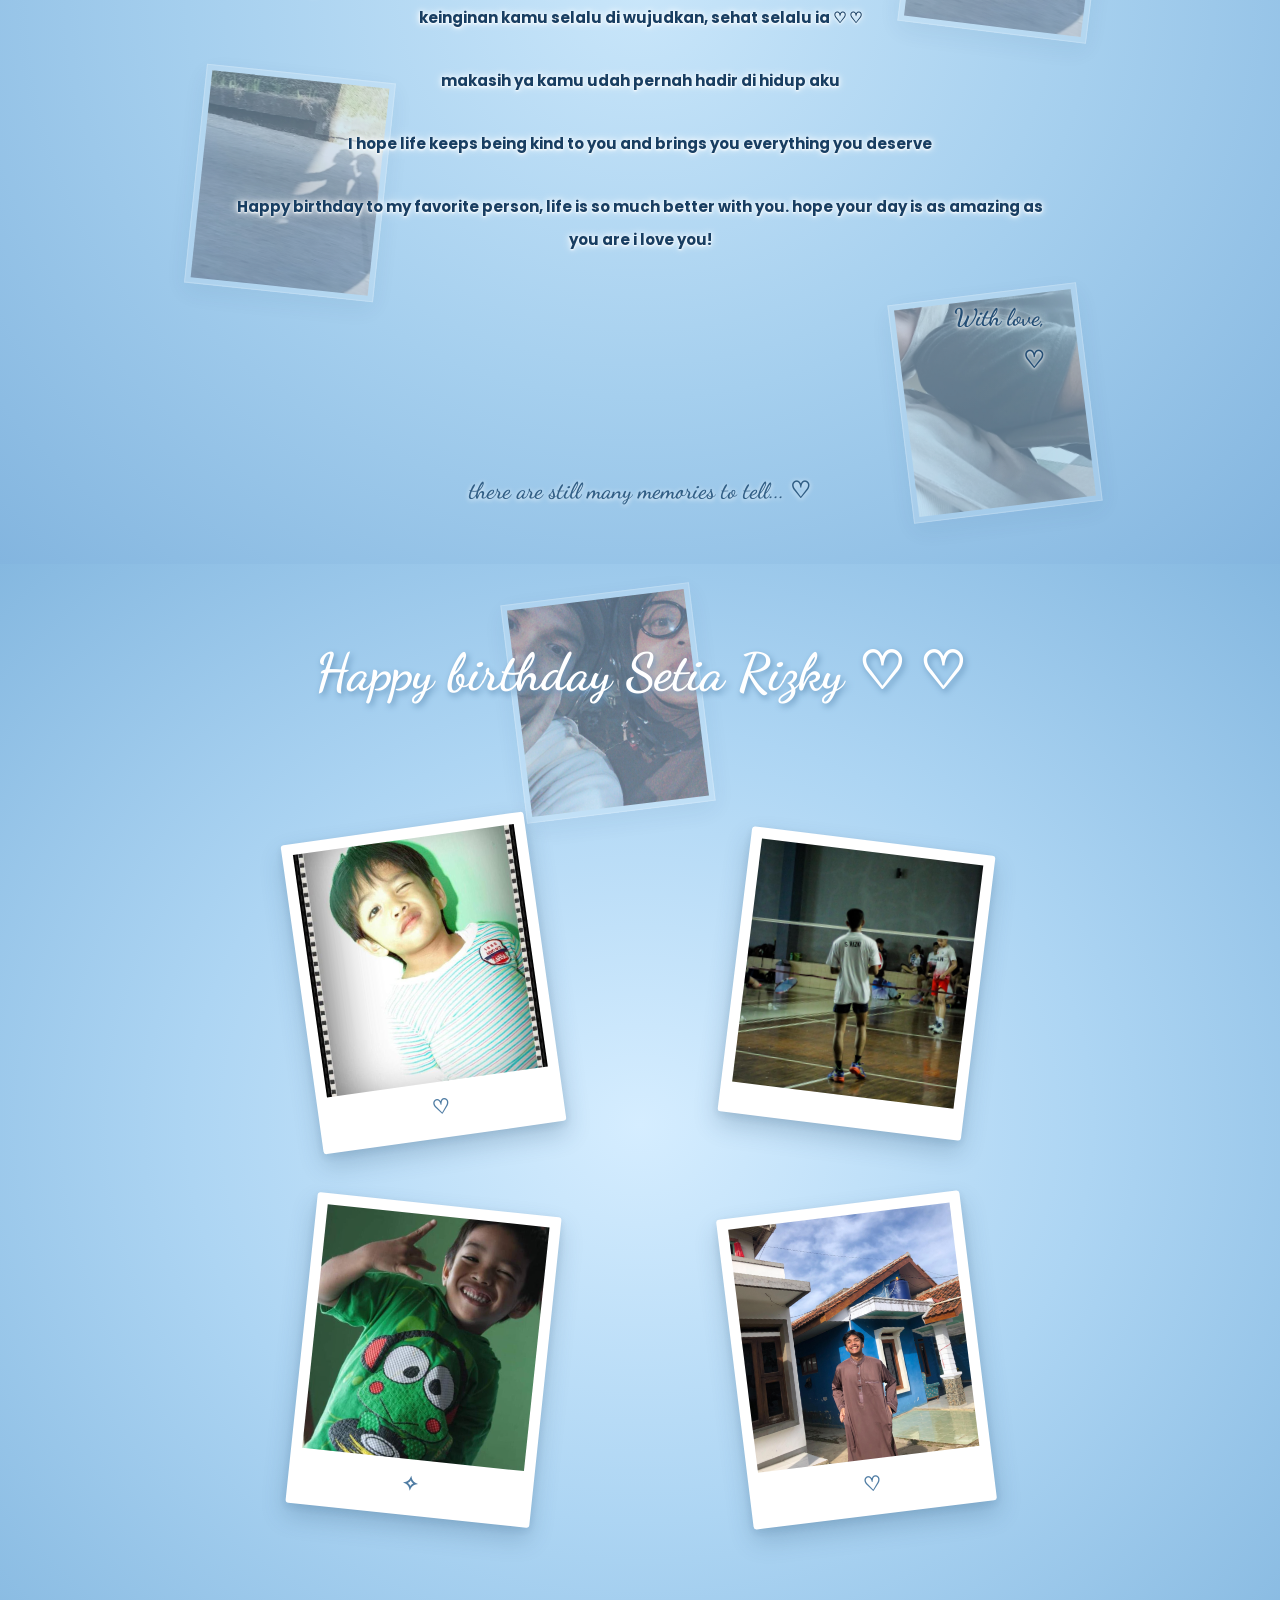
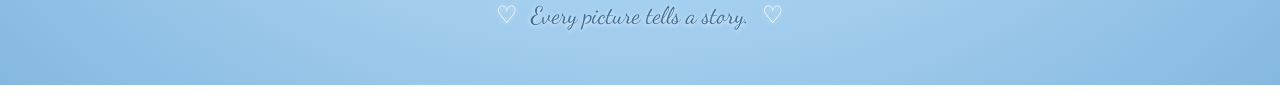
==== commit 60a87391: "Add files via upload" ====
--- a/hal1.html
+++ b/hal1.html
@@ -98,7 +98,7 @@
         </section>
 
         <section class="music-section">
-            <p class="music-heading">Nyalakan musiknya ♡</p>
+            <p class="music-heading">dengerin nih music ♡</p>
 
             <div class="music-player">
                 <div class="record" id="record">
@@ -112,7 +112,7 @@
 
                 <div class="song-info">
                     <p class="song-title">A song for you</p>
-                    <p class="song-artist">With love, always ♡</p>
+                    <p class="song-artist"> ♡</p>
                 </div>
 
                 <button id="playButton" aria-label="Putar musik">
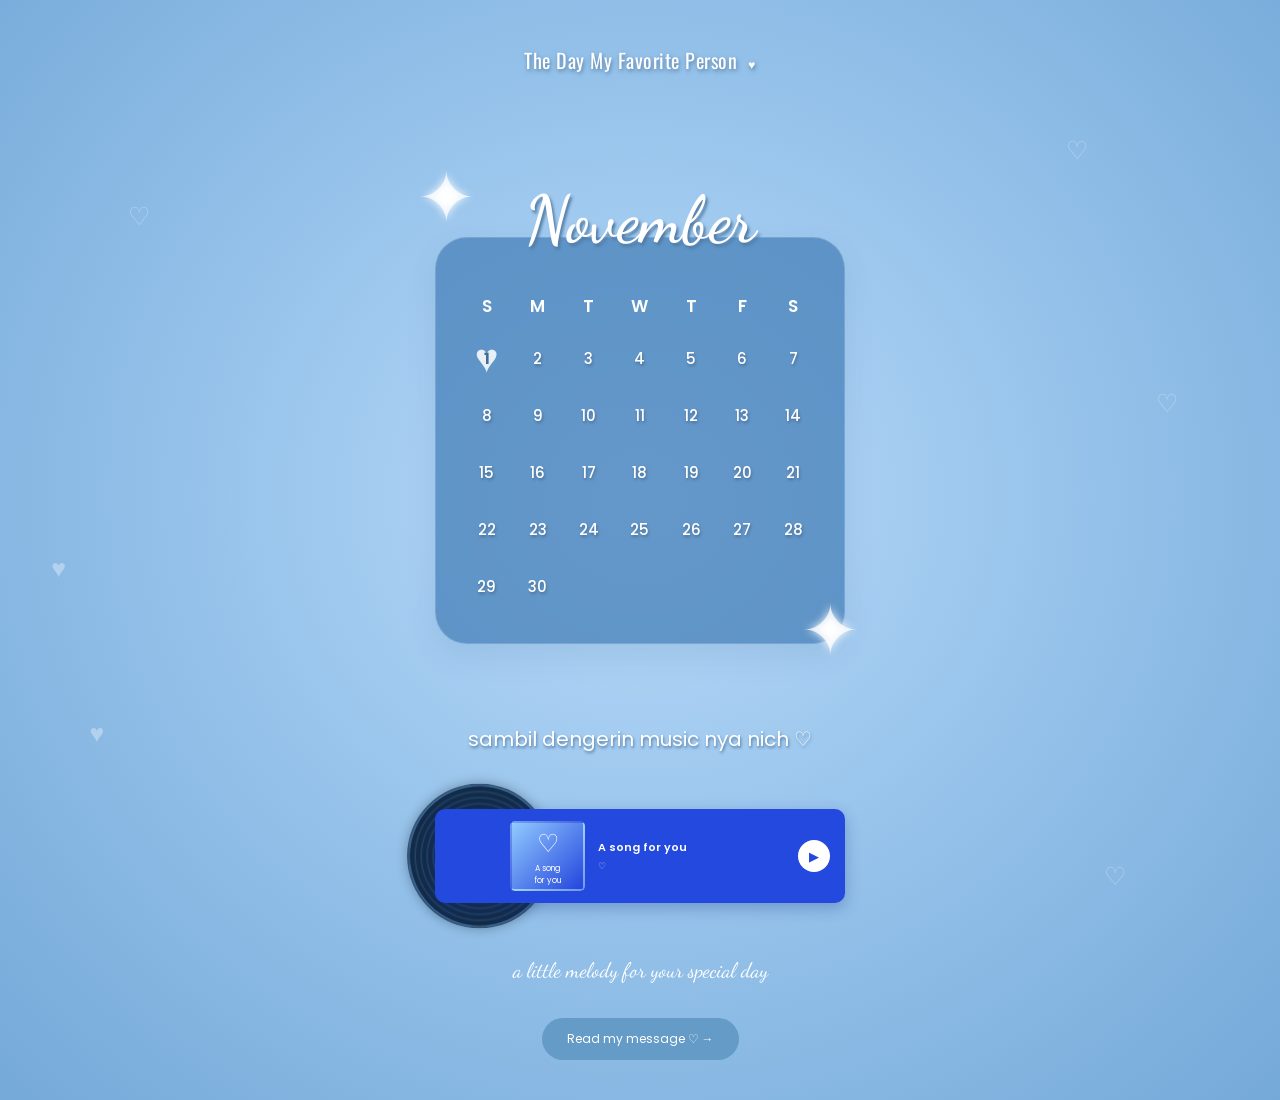
==== commit f9603e6b: "Add files via upload" ====
--- a/hal1.html
+++ b/hal1.html
@@ -1,326 +1,146 @@
-<!DOCTYPE html>
-<html lang="id">
-<head>
-    <meta charset="UTF-8">
-    <meta name="viewport" content="width=device-width, initial-scale=1.0">
-    <title>The Day My Favorite Person</title>
-
-    <!-- CSS asli tetap dipakai -->
-    <link rel="stylesheet" href="hal1.css">
-    <link rel="stylesheet" href="hal2.css">
-    <link rel="stylesheet" href="hal3.css">
-
-    <!-- Penyesuaian khusus agar ketiga desain bisa berada di satu halaman -->
-    <link rel="stylesheet" href="gabungan.css">
-</head>
-<body>
-
-<!-- BAGIAN 1: KALENDER DAN MUSIK -->
-<div class="sky section-one">
-
-    <div class="cloud cloud1">☁</div>
-    <div class="cloud cloud2">☁</div>
-    <div class="cloud cloud3">☁</div>
-    <div class="cloud cloud4">☁</div>
-    <div class="cloud cloud5">☁</div>
-
-    <div class="background-hearts">
-        <span>♡</span>
-        <span>♡</span>
-        <span>♥</span>
-        <span>♡</span>
-        <span>♥</span>
-        <span>♡</span>
-    </div>
-
-    <main class="content">
-
-        <h2 class="top-title">
-            The Day My Favorite Person
-            <span>♥</span>
-        </h2>
-
-        <section class="calendar-section">
-
-            <div class="star star-left">✦</div>
-            <div class="star star-right">✦</div>
-
-            <h1 class="month-title">November</h1>
-
-            <div class="calendar">
-                <div class="weekdays">
-                    <span>S</span>
-                    <span>M</span>
-                    <span>T</span>
-                    <span>W</span>
-                    <span>T</span>
-                    <span>F</span>
-                    <span>S</span>
-                </div>
-
-                <div class="dates">
-                    <span class="birthday">1</span>
-                    <span>2</span>
-                    <span>3</span>
-                    <span>4</span>
-                    <span>5</span>
-                    <span>6</span>
-                    <span>7</span>
-
-                    <span>8</span>
-                    <span>9</span>
-                    <span>10</span>
-                    <span>11</span>
-                    <span>12</span>
-                    <span>13</span>
-                    <span>14</span>
-
-                    <span>15</span>
-                    <span>16</span>
-                    <span>17</span>
-                    <span>18</span>
-                    <span>19</span>
-                    <span>20</span>
-                    <span>21</span>
-
-                    <span>22</span>
-                    <span>23</span>
-                    <span>24</span>
-                    <span>25</span>
-                    <span>26</span>
-                    <span>27</span>
-                    <span>28</span>
-
-                    <span>29</span>
-                    <span>30</span>
-                </div>
-            </div>
-        </section>
-
-        <section class="music-section">
-            <p class="music-heading">dengerin nih music ♡</p>
-
-            <div class="music-player">
-                <div class="record" id="record">
-                    <div class="record-center"></div>
-                </div>
-
-                <div class="song-cover">
-                    <div class="cover-circle">♡</div>
-                    <div class="cover-text">A song<br>for you</div>
-                </div>
-
-                <div class="song-info">
-                    <p class="song-title">A song for you</p>
-                    <p class="song-artist"> ♡</p>
-                </div>
-
-                <button id="playButton" aria-label="Putar musik">
-                    ▶
-                </button>
-            </div>
-
-            <audio id="myMusic" loop>
-                <source src="hadiah.mpeg" type="audio/mpeg">
-            </audio>
-        </section>
-
-        <p class="bottom-note">
-            a little melody for your special day
-        </p>
-
-    </main>
-
-    <!-- Hati yang muncul saat musik dimainkan -->
-    <div id="heartContainer"></div>
-</div>
-
-
-<!-- BAGIAN 2: PESAN ULANG TAHUN -->
-<div class="sky section-two">
-
-    <div class="cloud cloud1">☁</div>
-    <div class="cloud cloud2">☁</div>
-    <div class="cloud cloud3">☁</div>
-    <div class="cloud cloud4">☁</div>
-
-    <div class="floating-hearts">
-        <span>♡</span>
-        <span>♥</span>
-        <span>♡</span>
-        <span>♥</span>
-        <span>♡</span>
-        <span>♥</span>
-        <span>♡</span>
-        <span>♥</span>
-        <span>♡</span>
-        <span>♥</span>
-    </div>
-
-    <main class="main-content">
-
-        <div class="small-title">
-            A LITTLE MESSAGE FOR YOU ♡
-        </div>
-
-        <h1 class="main-title">
-            To My Favorite Person
-        </h1>
-
-        <p class="subtitle"></p>
-
-        <section class="memory-section">
-
-            <div class="photo-gallery">
-                <div class="photo-card photo1">
-                    <img src="pt1.jpeg" alt="Kenangan pertama">
-                </div>
-
-                <div class="photo-card photo2">
-                    <img src="pt2.jpeg" alt="Kenangan kedua">
-                </div>
-
-                <div class="photo-card photo3">
-                    <img src="pt3.jpeg" alt="Kenangan ketiga">
-                </div>
-
-                <div class="photo-card photo4">
-                    <img src="pt4.jpeg" alt="Kenangan keempat">
-                </div>
-
-                <div class="photo-card photo5">
-                    <img src="pt5.jpeg" alt="Kenangan kelima">
-                </div>
-            </div>
-
-            <article class="message-content">
-
-                <div class="message-decoration">♡</div>
-
-                <h2>Haii!</h2>
-
-                <p class="message-greeting">
-                    Baca ini yyaa ♡ ♡
-                </p>
-
-                <div class="message-text">
-                    <p>
-                        HAPPY BIRTHDAY IA, aku bikin ini khusus buat kamu ia,
-                        aku doa'in semoga ia panjang umur sehat selalu, di mudahkan rezekinya
-                        diiringi dengan hal hal baik, dan selalu di lindungi Allah SWT.
-                    </p>
-
-                    <p>
-                        Semoga kamu menjadi pribadi yang sholeh, baik, sabar, dan ga gampang menyerah,
-                        semoga keinginan kamu selalu di wujudkan, sehat selalu ia ♡ ♡
-                    </p>
-
-                    <p>
-                        makasih ya kamu udah pernah hadir di hidup aku
-                    </p>
-
-                    <p>
-                        I hope life keeps being kind to you and brings you everything you deserve
-                    </p>
-
-                    <p>
-                        Happy birthday to my favorite person, life is so much
-                        better with you. hope your day is as amazing as you are i love you!
-                    </p>
-                </div>
-
-                <div class="message-ending">
-                    With love,
-                    <br>
-                    ♡
-                </div>
-
-            </article>
-        </section>
-
-        <div class="bottom-note">
-            there are still many memories to tell... ♡
-        </div>
-
-    </main>
-</div>
-
-
-<!-- BAGIAN 3: GALERI FOTO POLAROID -->
-<div class="sky section-three">
-
-    <div class="cloud cloud1">☁</div>
-    <div class="cloud cloud2">☁</div>
-    <div class="cloud cloud3">☁</div>
-    <div class="cloud cloud4">☁</div>
-
-    <div class="decorations">
-        <span>♡</span>
-        <span>✦</span>
-        <span>♥</span>
-        <span>✧</span>
-        <span>♡</span>
-        <span>★</span>
-        <span>♥</span>
-        <span>✦</span>
-        <span>♡</span>
-        <span>✧</span>
-        <span>♥</span>
-        <span>★</span>
-        <span>♡</span>
-        <span>✦</span>
-    </div>
-
-    <main class="gallery-container">
-
-        <p class="small-title"></p>
-
-        <h1>Happy birthday Setia Rizky ♡ ♡</h1>
-
-        <p class="subtitle">♡</p>
-
-        <section class="polaroid-gallery">
-
-            <div class="polaroid polaroid-photo1">
-                <img src="ph4.jpeg" alt="Birthday photo 1">
-                <div class="caption">
-                    ♡
-                </div>
-            </div>
-
-            <div class="polaroid polaroid-photo2">
-                <img src="ph3.jpeg" alt="Birthday photo 2">
-                <div class="caption">
-                   
-                </div>
-            </div>
-
-            <div class="polaroid polaroid-photo3">
-                <img src="ph2.jpeg" alt="Birthday photo 3">
-                <div class="caption">
-                     ✧
-                </div>
-            </div>
-
-            <div class="polaroid polaroid-photo4">
-                <img src="ph1.jpeg" alt="Birthday photo 4">
-                <div class="caption">
-                  ♡
-                </div>
-            </div>
-
-        </section>
-
-        <div class="gallery-ending">
-            <span>♡</span>
-            Every picture tells a story.
-            <span>♡</span>
-        </div>
-
-    </main>
-</div>
-
-<!-- Satu audio dan satu script untuk seluruh halaman -->
-<script src="hal1.js"></script>
-</body>
-</html>
+<!DOCTYPE html>
+<html lang="id">
+<head>
+    <meta charset="UTF-8">
+    <meta name="viewport" content="width=device-width, initial-scale=1.0">
+    <title>The Day My Favorite Person</title>
+    <link rel="stylesheet" href="hal1.css">
+</head>
+<body>
+
+<div class="sky">
+
+    <!-- Awan -->
+    <div class="cloud cloud1">☁</div>
+    <div class="cloud cloud2">☁</div>
+    <div class="cloud cloud3">☁</div>
+    <div class="cloud cloud4">☁</div>
+    <div class="cloud cloud5">☁</div>
+
+    <!-- Hati latar -->
+    <div class="background-hearts">
+        <span>♡</span>
+        <span>♡</span>
+        <span>♥</span>
+        <span>♡</span>
+        <span>♥</span>
+        <span>♡</span>
+    </div>
+
+    <main class="content">
+
+        <!-- Judul atas -->
+        <h2 class="top-title">
+            The Day My Favorite Person
+            <span>♥</span>
+        </h2>
+
+        <!-- Kalender -->
+        <section class="calendar-section">
+
+            <div class="star star-left">✦</div>
+            <div class="star star-right">✦</div>
+
+            <h1 class="month-title">November</h1>
+
+            <div class="calendar">
+
+                <div class="weekdays">
+                    <span>S</span>
+                    <span>M</span>
+                    <span>T</span>
+                    <span>W</span>
+                    <span>T</span>
+                    <span>F</span>
+                    <span>S</span>
+                </div>
+
+                <div class="dates">
+                    <span class="birthday">1</span>
+                    <span>2</span>
+                    <span>3</span>
+                    <span>4</span>
+                    <span>5</span>
+                    <span>6</span>
+                    <span>7</span>
+
+                    <span>8</span>
+                    <span>9</span>
+                    <span>10</span>
+                    <span>11</span>
+                    <span>12</span>
+                    <span>13</span>
+                    <span>14</span>
+
+                    <span>15</span>
+                    <span>16</span>
+                    <span>17</span>
+                    <span>18</span>
+                    <span>19</span>
+                    <span>20</span>
+                    <span>21</span>
+
+                    <span>22</span>
+                    <span>23</span>
+                    <span>24</span>
+                    <span>25</span>
+                    <span>26</span>
+                    <span>27</span>
+                    <span>28</span>
+
+                    <span>29</span>
+                    <span>30</span>
+                </div>
+
+            </div>
+        </section>
+
+        <!-- Music -->
+        <section class="music-section">
+
+            <p class="music-heading">sambil dengerin music nya nich ♡</p>
+
+            <div class="music-player">
+
+                <div class="record" id="record">
+                    <div class="record-center"></div>
+                </div>
+
+                <div class="song-cover">
+                    <div class="cover-circle">♡</div>
+                    <div class="cover-text">A song<br>for you</div>
+                </div>
+
+                <div class="song-info">
+                    <p class="song-title">A song for you</p>
+                    <p class="song-artist">♡</p>
+                </div>
+
+                <button id="playButton" aria-label="Putar musik">
+                    ▶
+                </button>
+
+            </div>
+
+            <audio id="myMusic" loop>
+                <source src="hadiah.mpeg" type="audio/mpeg">
+            </audio>
+
+        </section>
+
+        <p class="bottom-note">
+            a little melody for your special day
+        </p>
+<a href="hal2.html" class="next-button">
+    Read my message ♡ →
+</a>
+    </main>
+
+    <!-- Hati yang muncul saat musik dimainkan -->
+    <div id="heartContainer"></div>
+
+</div>
+
+<script src="hal1.js"></script>
+</body>
+</html>
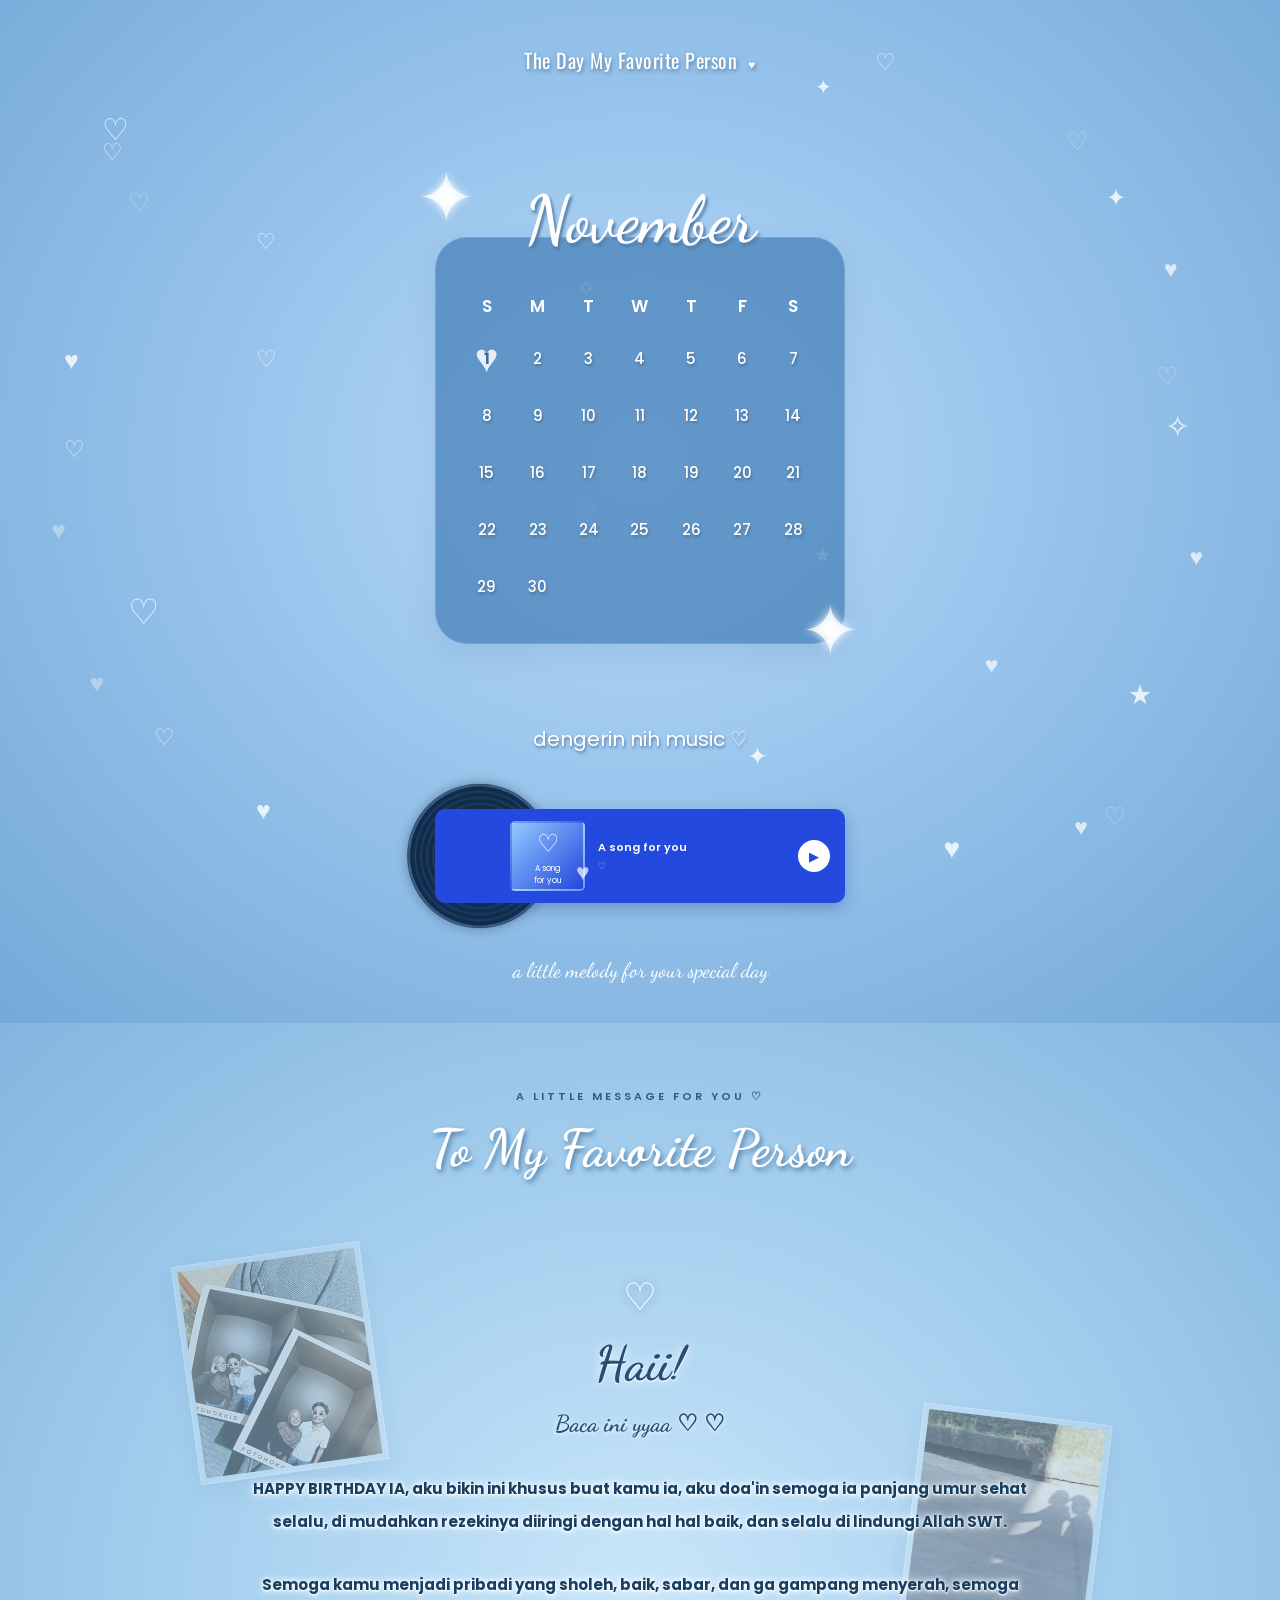
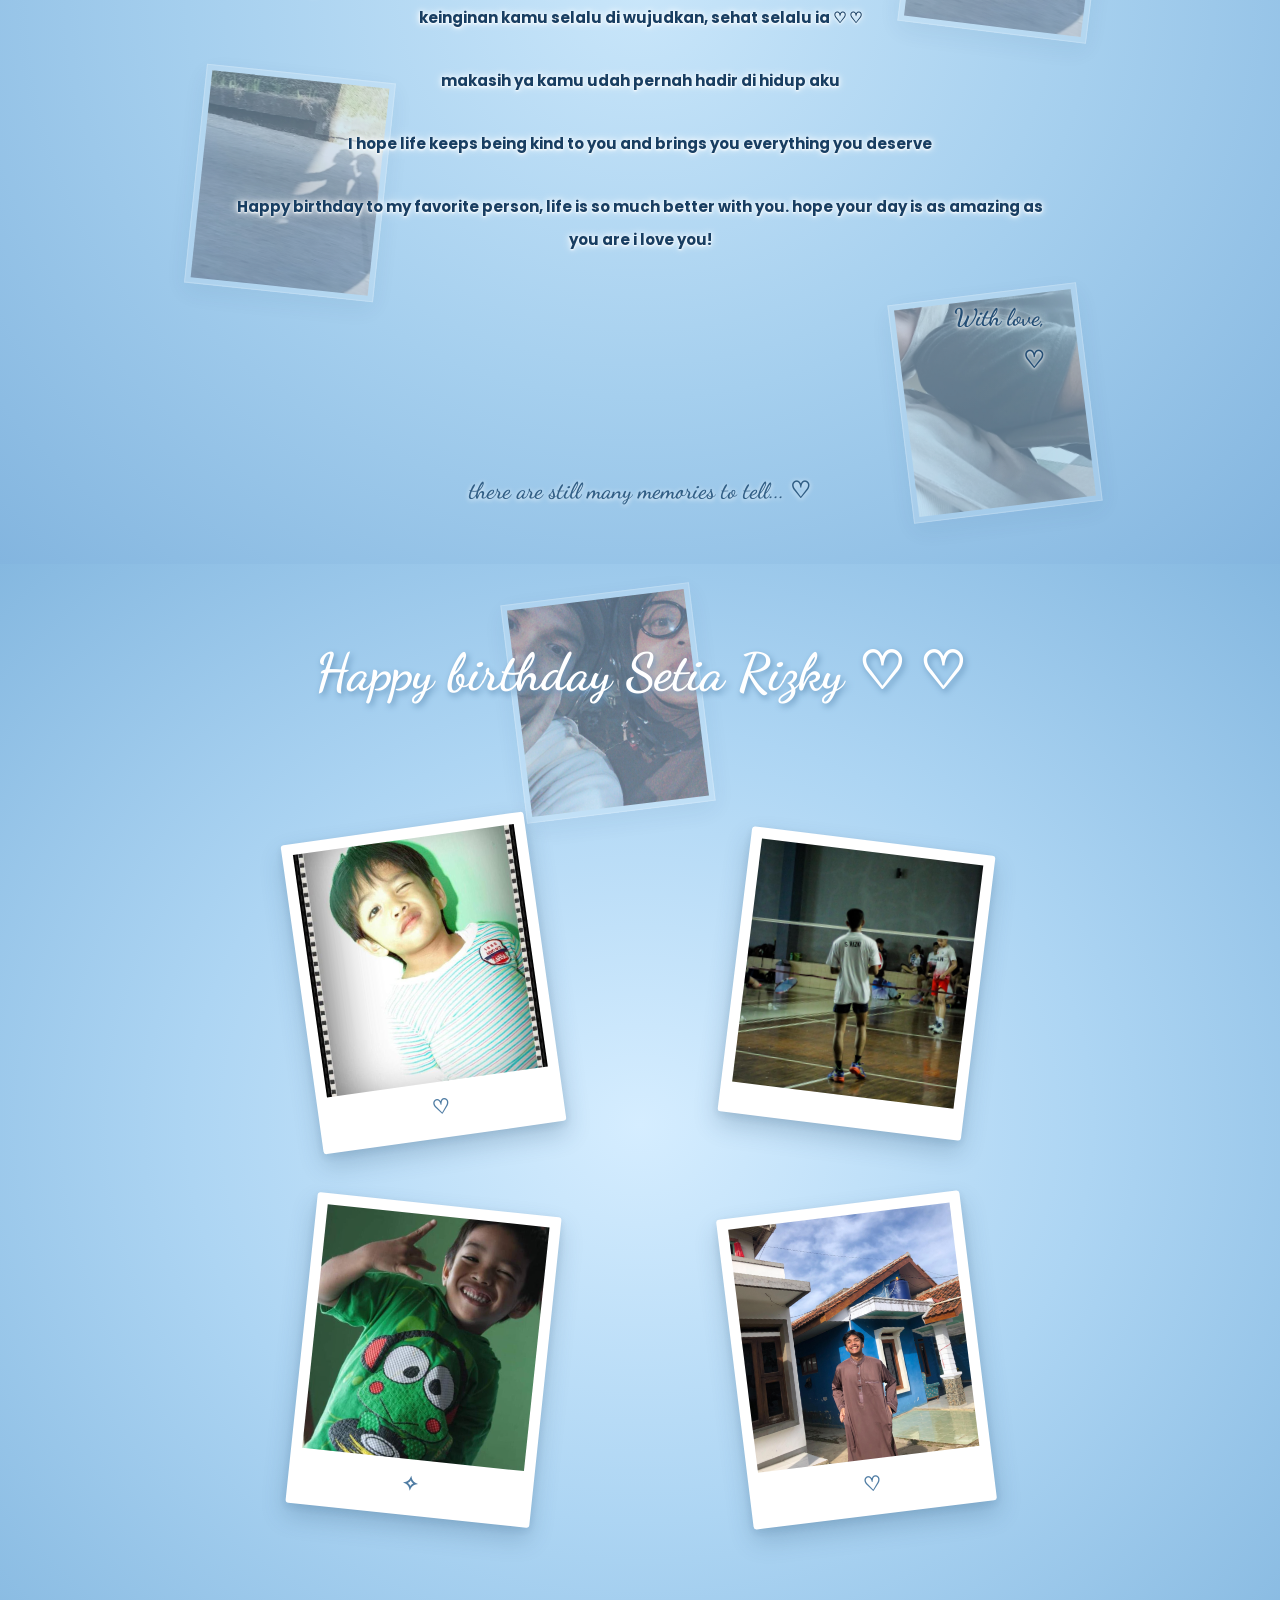
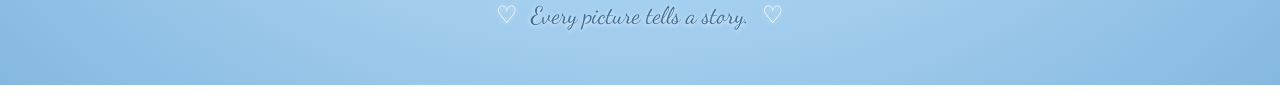
==== commit cb2996ba: "Add files via upload" ====
--- a/hal1.html
+++ b/hal1.html
@@ -1,146 +1,326 @@
-<!DOCTYPE html>
-<html lang="id">
-<head>
-    <meta charset="UTF-8">
-    <meta name="viewport" content="width=device-width, initial-scale=1.0">
-    <title>The Day My Favorite Person</title>
-    <link rel="stylesheet" href="hal1.css">
-</head>
-<body>
-
-<div class="sky">
-
-    <!-- Awan -->
-    <div class="cloud cloud1">☁</div>
-    <div class="cloud cloud2">☁</div>
-    <div class="cloud cloud3">☁</div>
-    <div class="cloud cloud4">☁</div>
-    <div class="cloud cloud5">☁</div>
-
-    <!-- Hati latar -->
-    <div class="background-hearts">
-        <span>♡</span>
-        <span>♡</span>
-        <span>♥</span>
-        <span>♡</span>
-        <span>♥</span>
-        <span>♡</span>
-    </div>
-
-    <main class="content">
-
-        <!-- Judul atas -->
-        <h2 class="top-title">
-            The Day My Favorite Person
-            <span>♥</span>
-        </h2>
-
-        <!-- Kalender -->
-        <section class="calendar-section">
-
-            <div class="star star-left">✦</div>
-            <div class="star star-right">✦</div>
-
-            <h1 class="month-title">November</h1>
-
-            <div class="calendar">
-
-                <div class="weekdays">
-                    <span>S</span>
-                    <span>M</span>
-                    <span>T</span>
-                    <span>W</span>
-                    <span>T</span>
-                    <span>F</span>
-                    <span>S</span>
-                </div>
-
-                <div class="dates">
-                    <span class="birthday">1</span>
-                    <span>2</span>
-                    <span>3</span>
-                    <span>4</span>
-                    <span>5</span>
-                    <span>6</span>
-                    <span>7</span>
-
-                    <span>8</span>
-                    <span>9</span>
-                    <span>10</span>
-                    <span>11</span>
-                    <span>12</span>
-                    <span>13</span>
-                    <span>14</span>
-
-                    <span>15</span>
-                    <span>16</span>
-                    <span>17</span>
-                    <span>18</span>
-                    <span>19</span>
-                    <span>20</span>
-                    <span>21</span>
-
-                    <span>22</span>
-                    <span>23</span>
-                    <span>24</span>
-                    <span>25</span>
-                    <span>26</span>
-                    <span>27</span>
-                    <span>28</span>
-
-                    <span>29</span>
-                    <span>30</span>
-                </div>
-
-            </div>
-        </section>
-
-        <!-- Music -->
-        <section class="music-section">
-
-            <p class="music-heading">sambil dengerin music nya nich ♡</p>
-
-            <div class="music-player">
-
-                <div class="record" id="record">
-                    <div class="record-center"></div>
-                </div>
-
-                <div class="song-cover">
-                    <div class="cover-circle">♡</div>
-                    <div class="cover-text">A song<br>for you</div>
-                </div>
-
-                <div class="song-info">
-                    <p class="song-title">A song for you</p>
-                    <p class="song-artist">♡</p>
-                </div>
-
-                <button id="playButton" aria-label="Putar musik">
-                    ▶
-                </button>
-
-            </div>
-
-            <audio id="myMusic" loop>
-                <source src="hadiah.mpeg" type="audio/mpeg">
-            </audio>
-
-        </section>
-
-        <p class="bottom-note">
-            a little melody for your special day
-        </p>
-<a href="hal2.html" class="next-button">
-    Read my message ♡ →
-</a>
-    </main>
-
-    <!-- Hati yang muncul saat musik dimainkan -->
-    <div id="heartContainer"></div>
-
-</div>
-
-<script src="hal1.js"></script>
-</body>
-</html>+<!DOCTYPE html>
+<html lang="id">
+<head>
+    <meta charset="UTF-8">
+    <meta name="viewport" content="width=device-width, initial-scale=1.0">
+    <title>The Day My Favorite Person</title>
+
+    <!-- CSS asli tetap dipakai -->
+    <link rel="stylesheet" href="hal1.css">
+    <link rel="stylesheet" href="hal2.css">
+    <link rel="stylesheet" href="hal3.css">
+
+    <!-- Penyesuaian khusus agar ketiga desain bisa berada di satu halaman -->
+    <link rel="stylesheet" href="gabungan.css">
+</head>
+<body>
+
+<!-- BAGIAN 1: KALENDER DAN MUSIK -->
+<div class="sky section-one">
+
+    <div class="cloud cloud1">☁</div>
+    <div class="cloud cloud2">☁</div>
+    <div class="cloud cloud3">☁</div>
+    <div class="cloud cloud4">☁</div>
+    <div class="cloud cloud5">☁</div>
+
+    <div class="background-hearts">
+        <span>♡</span>
+        <span>♡</span>
+        <span>♥</span>
+        <span>♡</span>
+        <span>♥</span>
+        <span>♡</span>
+    </div>
+
+    <main class="content">
+
+        <h2 class="top-title">
+            The Day My Favorite Person
+            <span>♥</span>
+        </h2>
+
+        <section class="calendar-section">
+
+            <div class="star star-left">✦</div>
+            <div class="star star-right">✦</div>
+
+            <h1 class="month-title">November</h1>
+
+            <div class="calendar">
+                <div class="weekdays">
+                    <span>S</span>
+                    <span>M</span>
+                    <span>T</span>
+                    <span>W</span>
+                    <span>T</span>
+                    <span>F</span>
+                    <span>S</span>
+                </div>
+
+                <div class="dates">
+                    <span class="birthday">1</span>
+                    <span>2</span>
+                    <span>3</span>
+                    <span>4</span>
+                    <span>5</span>
+                    <span>6</span>
+                    <span>7</span>
+
+                    <span>8</span>
+                    <span>9</span>
+                    <span>10</span>
+                    <span>11</span>
+                    <span>12</span>
+                    <span>13</span>
+                    <span>14</span>
+
+                    <span>15</span>
+                    <span>16</span>
+                    <span>17</span>
+                    <span>18</span>
+                    <span>19</span>
+                    <span>20</span>
+                    <span>21</span>
+
+                    <span>22</span>
+                    <span>23</span>
+                    <span>24</span>
+                    <span>25</span>
+                    <span>26</span>
+                    <span>27</span>
+                    <span>28</span>
+
+                    <span>29</span>
+                    <span>30</span>
+                </div>
+            </div>
+        </section>
+
+        <section class="music-section">
+            <p class="music-heading">dengerin nih music ♡</p>
+
+            <div class="music-player">
+                <div class="record" id="record">
+                    <div class="record-center"></div>
+                </div>
+
+                <div class="song-cover">
+                    <div class="cover-circle">♡</div>
+                    <div class="cover-text">A song<br>for you</div>
+                </div>
+
+                <div class="song-info">
+                    <p class="song-title">A song for you</p>
+                    <p class="song-artist"> ♡</p>
+                </div>
+
+                <button id="playButton" aria-label="Putar musik">
+                    ▶
+                </button>
+            </div>
+
+            <audio id="myMusic" loop>
+                <source src="hadiah.mpeg" type="audio/mpeg">
+            </audio>
+        </section>
+
+        <p class="bottom-note">
+            a little melody for your special day
+        </p>
+
+    </main>
+
+    <!-- Hati yang muncul saat musik dimainkan -->
+    <div id="heartContainer"></div>
+</div>
+
+
+<!-- BAGIAN 2: PESAN ULANG TAHUN -->
+<div class="sky section-two">
+
+    <div class="cloud cloud1">☁</div>
+    <div class="cloud cloud2">☁</div>
+    <div class="cloud cloud3">☁</div>
+    <div class="cloud cloud4">☁</div>
+
+    <div class="floating-hearts">
+        <span>♡</span>
+        <span>♥</span>
+        <span>♡</span>
+        <span>♥</span>
+        <span>♡</span>
+        <span>♥</span>
+        <span>♡</span>
+        <span>♥</span>
+        <span>♡</span>
+        <span>♥</span>
+    </div>
+
+    <main class="main-content">
+
+        <div class="small-title">
+            A LITTLE MESSAGE FOR YOU ♡
+        </div>
+
+        <h1 class="main-title">
+            To My Favorite Person
+        </h1>
+
+        <p class="subtitle"></p>
+
+        <section class="memory-section">
+
+            <div class="photo-gallery">
+                <div class="photo-card photo1">
+                    <img src="pt1.jpeg" alt="Kenangan pertama">
+                </div>
+
+                <div class="photo-card photo2">
+                    <img src="pt2.jpeg" alt="Kenangan kedua">
+                </div>
+
+                <div class="photo-card photo3">
+                    <img src="pt3.jpeg" alt="Kenangan ketiga">
+                </div>
+
+                <div class="photo-card photo4">
+                    <img src="pt4.jpeg" alt="Kenangan keempat">
+                </div>
+
+                <div class="photo-card photo5">
+                    <img src="pt5.jpeg" alt="Kenangan kelima">
+                </div>
+            </div>
+
+            <article class="message-content">
+
+                <div class="message-decoration">♡</div>
+
+                <h2>Haii!</h2>
+
+                <p class="message-greeting">
+                    Baca ini yyaa ♡ ♡
+                </p>
+
+                <div class="message-text">
+                    <p>
+                        HAPPY BIRTHDAY IA, aku bikin ini khusus buat kamu ia,
+                        aku doa'in semoga ia panjang umur sehat selalu, di mudahkan rezekinya
+                        diiringi dengan hal hal baik, dan selalu di lindungi Allah SWT.
+                    </p>
+
+                    <p>
+                        Semoga kamu menjadi pribadi yang sholeh, baik, sabar, dan ga gampang menyerah,
+                        semoga keinginan kamu selalu di wujudkan, sehat selalu ia ♡ ♡
+                    </p>
+
+                    <p>
+                        makasih ya kamu udah pernah hadir di hidup aku
+                    </p>
+
+                    <p>
+                        I hope life keeps being kind to you and brings you everything you deserve
+                    </p>
+
+                    <p>
+                        Happy birthday to my favorite person, life is so much
+                        better with you. hope your day is as amazing as you are i love you!
+                    </p>
+                </div>
+
+                <div class="message-ending">
+                    With love,
+                    <br>
+                    ♡
+                </div>
+
+            </article>
+        </section>
+
+        <div class="bottom-note">
+            there are still many memories to tell... ♡
+        </div>
+
+    </main>
+</div>
+
+
+<!-- BAGIAN 3: GALERI FOTO POLAROID -->
+<div class="sky section-three">
+
+    <div class="cloud cloud1">☁</div>
+    <div class="cloud cloud2">☁</div>
+    <div class="cloud cloud3">☁</div>
+    <div class="cloud cloud4">☁</div>
+
+    <div class="decorations">
+        <span>♡</span>
+        <span>✦</span>
+        <span>♥</span>
+        <span>✧</span>
+        <span>♡</span>
+        <span>★</span>
+        <span>♥</span>
+        <span>✦</span>
+        <span>♡</span>
+        <span>✧</span>
+        <span>♥</span>
+        <span>★</span>
+        <span>♡</span>
+        <span>✦</span>
+    </div>
+
+    <main class="gallery-container">
+
+        <p class="small-title"></p>
+
+        <h1>Happy birthday Setia Rizky ♡ ♡</h1>
+
+        <p class="subtitle">♡</p>
+
+        <section class="polaroid-gallery">
+
+            <div class="polaroid polaroid-photo1">
+                <img src="ph4.jpeg" alt="Birthday photo 1">
+                <div class="caption">
+                    ♡
+                </div>
+            </div>
+
+            <div class="polaroid polaroid-photo2">
+                <img src="ph3.jpeg" alt="Birthday photo 2">
+                <div class="caption">
+                   
+                </div>
+            </div>
+
+            <div class="polaroid polaroid-photo3">
+                <img src="ph2.jpeg" alt="Birthday photo 3">
+                <div class="caption">
+                     ✧
+                </div>
+            </div>
+
+            <div class="polaroid polaroid-photo4">
+                <img src="ph1.jpeg" alt="Birthday photo 4">
+                <div class="caption">
+                  ♡
+                </div>
+            </div>
+
+        </section>
+
+        <div class="gallery-ending">
+            <span>♡</span>
+            Every picture tells a story.
+            <span>♡</span>
+        </div>
+
+    </main>
+</div>
+
+<!-- Satu audio dan satu script untuk seluruh halaman -->
+<script src="hal1.js"></script>
+</body>
+</html>
--- a/hal2.css
+++ b/hal2.css
@@ -0,0 +1,511 @@
+@import url('https://fonts.googleapis.com/css2?family=Dancing+Script:wght@500;600;700&family=Poppins:wght@400;500;600;700;800&display=swap');
+
+* {
+    margin: 0;
+    padding: 0;
+    box-sizing: border-box;
+}
+
+body {
+    font-family: 'Poppins', sans-serif;
+    overflow-x: hidden;
+}
+
+/* BACKGROUND */
+
+.sky {
+    min-height: 100vh;
+    position: relative;
+    overflow: hidden;
+
+    background:
+        radial-gradient(
+            ellipse at center,
+            #c9e6fa,
+            #a5cfee,
+            #83b5df
+        );
+}
+
+/* KONTEN UTAMA */
+
+.main-content {
+    position: relative;
+    z-index: 2;
+
+    width: 100%;
+    min-height: 100vh;
+
+    display: flex;
+    flex-direction: column;
+    align-items: center;
+
+    padding: 65px 25px 60px;
+}
+
+/* JUDUL */
+
+.small-title {
+    font-size: 11px;
+    letter-spacing: 3px;
+    font-weight: 600;
+    color: #315c82;
+    text-align: center;
+}
+
+.main-title {
+    font-family: 'Dancing Script', cursive;
+    font-size: 52px;
+    font-weight: 700;
+    color: white;
+    text-align: center;
+    margin-top: 12px;
+
+    text-shadow: 2px 3px 5px #527fa8;
+}
+
+.subtitle {
+    font-size: 12px;
+    font-weight: 500;
+    color: #365e82;
+    margin-top: 8px;
+    letter-spacing: 1px;
+}
+
+/* AREA FOTO DAN TULISAN */
+
+.memory-section {
+    position: relative;
+    width: 100%;
+    max-width: 850px;
+
+    margin-top: 55px;
+}
+
+/* GALERI FOTO */
+
+.photo-gallery {
+    position: absolute;
+    inset: 0;
+    z-index: 1;
+
+    pointer-events: none;
+}
+
+.photo-card {
+    position: absolute;
+
+    width: 190px;
+    height: 220px;
+
+    padding: 5px;
+
+    background: rgba(255,255,255,0.35);
+    border: 1px solid rgba(255,255,255,0.5);
+
+    box-shadow: 0 8px 25px rgba(40,80,120,0.15);
+
+    opacity: 0.48;
+
+    animation: photoFloat 5s ease-in-out infinite alternate;
+}
+
+.photo-card img {
+    width: 100%;
+    height: 100%;
+    object-fit: cover;
+}
+
+/* POSISI FOTO */
+
+.photo1 {
+    top: 10px;
+    left: -30px;
+    transform: rotate(-13deg);
+    animation-delay: 0s;
+}
+
+.photo2 {
+    top: 170px;
+    right: -35px;
+    transform: rotate(12deg);
+    animation-delay: 1s;
+}
+
+.photo3 {
+    top: 430px;
+    left: -20px;
+    transform: rotate(9deg);
+    animation-delay: 2s;
+}
+
+.photo4 {
+    top: 650px;
+    right: -25px;
+    transform: rotate(-10deg);
+    animation-delay: 1.5s;
+}
+
+.photo5 {
+    top: 950px;
+    left: 35%;
+    transform: rotate(-7deg);
+    animation-delay: 2.5s;
+}
+
+/* ANIMASI FOTO */
+
+@keyframes photoFloat {
+    from {
+        translate: 0 0;
+    }
+
+    to {
+        translate: 0 -25px;
+    }
+}
+
+/* TULISAN TANPA KOTAK */
+
+.message-content {
+    position: relative;
+    z-index: 3;
+
+    width: 100%;
+
+    padding: 25px 20px 45px;
+
+    background: transparent;
+    border: none;
+    box-shadow: none;
+}
+
+/* JUDUL UCAPAN */
+
+.message-decoration {
+    text-align: center;
+    color: white;
+    font-size: 38px;
+    text-shadow: 0 2px 8px #527da4;
+    margin-bottom: 10px;
+}
+
+.message-content h2 {
+    font-family: 'Dancing Script', cursive;
+    font-size: 48px;
+    font-weight: 700;
+    text-align: center;
+
+    color: #244e75;
+
+    text-shadow:
+        0 1px 2px white,
+        0 0 12px rgba(255,255,255,0.85);
+
+    margin-bottom: 18px;
+}
+
+.message-greeting {
+    text-align: center;
+    font-family: 'Dancing Script', cursive;
+    font-size: 23px;
+    font-weight: 700;
+    color: #234d73;
+
+    text-shadow: 0 1px 5px white;
+
+    margin-bottom: 35px;
+}
+
+/* ISI PESAN */
+
+.message-text {
+    color: #183e62;
+
+    font-size: 15px;
+    font-weight: 700;
+
+    line-height: 2.2;
+    text-align: center;
+
+    text-shadow:
+        0 1px 2px white,
+        0 0 5px white,
+        0 0 10px rgba(255,255,255,0.9);
+}
+
+.message-text p {
+    margin-bottom: 30px;
+}
+
+/* PENUTUP */
+
+.message-ending {
+    font-family: 'Dancing Script', cursive;
+    font-size: 24px;
+    font-weight: 700;
+
+    color: #244e75;
+
+    text-align: right;
+    line-height: 1.8;
+
+    text-shadow:
+        0 1px 3px white,
+        0 0 8px white;
+
+    margin-top: 40px;
+}
+
+/* TULISAN BAWAH */
+
+.bottom-note {
+    position: relative;
+    z-index: 3;
+
+    font-family: 'Dancing Script', cursive;
+    color: #315e85;
+
+    font-size: 23px;
+    font-weight: 600;
+
+    text-align: center;
+    margin-top: 50px;
+
+    text-shadow: 0 1px 5px white;
+}
+
+/* TOMBOL */
+
+.next-button {
+    position: relative;
+    z-index: 3;
+
+    margin-top: 25px;
+
+    text-decoration: none;
+    color: white;
+
+    background: rgba(65,120,175,0.8);
+    border: 1px solid rgba(255,255,255,0.7);
+
+    padding: 13px 25px;
+    border-radius: 30px;
+
+    font-size: 12px;
+    font-weight: 600;
+
+    transition: 0.3s;
+}
+
+.next-button:hover {
+    background: #477fae;
+    transform: translateY(-3px);
+}
+
+/* AWAN */
+
+.cloud {
+    position: absolute;
+
+    color: rgba(255,255,255,0.55);
+    font-size: 100px;
+
+    pointer-events: none;
+    animation: cloudMove linear infinite;
+
+    z-index: 0;
+}
+
+.cloud1 {
+    top: 8%;
+    left: -140px;
+    animation-duration: 42s;
+}
+
+.cloud2 {
+    top: 35%;
+    left: -150px;
+    font-size: 75px;
+    animation-duration: 50s;
+    animation-delay: 5s;
+}
+
+.cloud3 {
+    top: 65%;
+    left: -130px;
+    font-size: 110px;
+    animation-duration: 45s;
+    animation-delay: 10s;
+}
+
+.cloud4 {
+    top: 90%;
+    left: -150px;
+    font-size: 85px;
+    animation-duration: 55s;
+    animation-delay: 3s;
+}
+
+@keyframes cloudMove {
+    from {
+        transform: translateX(0);
+    }
+
+    to {
+        transform: translateX(120vw);
+    }
+}
+
+/* HATI MENGAMBANG */
+
+.floating-hearts span {
+    position: fixed;
+
+    color: rgba(255,255,255,0.7);
+    font-size: 23px;
+
+    pointer-events: none;
+    z-index: 2;
+
+    animation: heartFloat 7s ease-in-out infinite;
+}
+
+.floating-hearts span:nth-child(1) {
+    top: 15%;
+    left: 8%;
+}
+
+.floating-hearts span:nth-child(2) {
+    top: 28%;
+    right: 8%;
+}
+
+.floating-hearts span:nth-child(3) {
+    top: 48%;
+    left: 5%;
+}
+
+.floating-hearts span:nth-child(4) {
+    top: 60%;
+    right: 6%;
+}
+
+.floating-hearts span:nth-child(5) {
+    top: 80%;
+    left: 12%;
+}
+
+.floating-hearts span:nth-child(6) {
+    top: 90%;
+    right: 15%;
+}
+
+.floating-hearts span:nth-child(7) {
+    top: 38%;
+    left: 20%;
+}
+
+.floating-hearts span:nth-child(8) {
+    top: 72%;
+    right: 22%;
+}
+
+.floating-hearts span:nth-child(9) {
+    top: 5%;
+    right: 30%;
+}
+
+.floating-hearts span:nth-child(10) {
+    top: 95%;
+    left: 45%;
+}
+
+@keyframes heartFloat {
+    0%, 100% {
+        transform: translateY(0);
+        opacity: 0.35;
+    }
+
+    50% {
+        transform: translateY(-28px);
+        opacity: 0.9;
+    }
+}
+
+/* RESPONSIVE HP */
+
+@media (max-width: 600px) {
+
+    .main-content {
+        padding: 55px 15px 45px;
+    }
+
+    .main-title {
+        font-size: 40px;
+    }
+
+    .memory-section {
+        margin-top: 40px;
+    }
+
+    .photo-card {
+        width: 125px;
+        height: 155px;
+        opacity: 0.42;
+    }
+
+    .photo1 {
+        left: -12px;
+        top: 10px;
+    }
+
+    .photo2 {
+        right: -12px;
+        top: 190px;
+    }
+
+    .photo3 {
+        left: -10px;
+        top: 450px;
+    }
+
+    .photo4 {
+        right: -10px;
+        top: 700px;
+    }
+
+    .photo5 {
+        left: 30%;
+        top: 1000px;
+    }
+
+    .message-content {
+        padding: 20px 8px 40px;
+    }
+
+    .message-content h2 {
+        font-size: 40px;
+    }
+
+    .message-greeting {
+        font-size: 21px;
+    }
+
+    .message-text {
+        font-size: 13px;
+        line-height: 2.1;
+    }
+
+    .message-text p {
+        margin-bottom: 28px;
+    }
+
+    .message-ending {
+        font-size: 21px;
+    }
+
+    .bottom-note {
+        font-size: 19px;
+    }
+}
--- a/hal3.css
+++ b/hal3.css
@@ -0,0 +1,432 @@
+@import url('https://fonts.googleapis.com/css2?family=Dancing+Script:wght@500;600;700&family=Poppins:wght@300;400;500;600;700&display=swap');
+
+* {
+    margin: 0;
+    padding: 0;
+    box-sizing: border-box;
+}
+
+body {
+    font-family: 'Poppins', sans-serif;
+    overflow-x: hidden;
+}
+
+.sky {
+    min-height: 100vh;
+    position: relative;
+    overflow: hidden;
+
+    background:
+        radial-gradient(
+            ellipse at center,
+            #d5edff,
+            #add5f3,
+            #85b8e0
+        );
+}
+
+/* KONTEN UTAMA */
+
+.gallery-container {
+    position: relative;
+    z-index: 2;
+
+    min-height: 100vh;
+    width: 100%;
+
+    display: flex;
+    flex-direction: column;
+    align-items: center;
+
+    padding: 65px 20px 55px;
+}
+
+/* JUDUL */
+
+.small-title {
+    color: #527fa5;
+    font-size: 10px;
+    font-weight: 600;
+    letter-spacing: 3px;
+    text-align: center;
+}
+
+.gallery-container h1 {
+    font-family: 'Dancing Script', cursive;
+    font-size: 52px;
+    color: white;
+    text-align: center;
+    margin-top: 12px;
+
+    text-shadow: 2px 3px 6px #6796bd;
+}
+
+.subtitle {
+    color: #52799b;
+    font-size: 12px;
+    margin-top: 10px;
+    text-align: center;
+}
+
+/* GALERI */
+
+.polaroid-gallery {
+    width: 100%;
+    max-width: 850px;
+
+    display: grid;
+    grid-template-columns: repeat(2, 1fr);
+
+    gap: 65px 55px;
+
+    justify-items: center;
+    align-items: center;
+
+    margin-top: 75px;
+    padding: 20px;
+}
+
+/* POLAROID */
+
+.polaroid {
+    width: 245px;
+    padding: 11px 11px 18px;
+
+    background: #fff;
+
+    border-radius: 3px;
+
+    box-shadow:
+        0 12px 25px rgba(35,75,110,0.23),
+        0 3px 8px rgba(35,75,110,0.12);
+
+    text-align: center;
+
+    animation: floating 4s ease-in-out infinite alternate;
+
+    transition: transform 0.4s ease;
+}
+
+.polaroid img {
+    width: 100%;
+    height: 245px;
+
+    object-fit: cover;
+    display: block;
+}
+
+.caption {
+    font-family: 'Dancing Script', cursive;
+    font-size: 20px;
+    font-weight: 600;
+
+    color: #507da4;
+
+    padding-top: 13px;
+}
+
+/* KEMIRINGAN FOTO */
+
+.photo1 {
+    transform: rotate(-8deg);
+    animation-delay: 0s;
+}
+
+.photo2 {
+    transform: rotate(7deg);
+    animation-delay: 0.7s;
+}
+
+.photo3 {
+    transform: rotate(6deg);
+    animation-delay: 1.2s;
+}
+
+.photo4 {
+    transform: rotate(-7deg);
+    animation-delay: 1.7s;
+}
+
+/* ANIMASI MELAYANG */
+
+@keyframes floating {
+    from {
+        translate: 0 0;
+    }
+
+    to {
+        translate: 0 -18px;
+    }
+}
+
+/* BAGIAN BAWAH */
+
+.gallery-ending {
+    font-family: 'Dancing Script', cursive;
+    font-size: 24px;
+    color: #416f98;
+
+    margin-top: 65px;
+    text-align: center;
+
+    text-shadow: 0 1px 5px white;
+}
+
+.gallery-ending span {
+    color: white;
+    padding: 0 7px;
+}
+
+/* TOMBOL NEXT */
+
+.next-button {
+    margin-top: 30px;
+
+    padding: 12px 25px;
+
+    border-radius: 30px;
+    border: 1px solid rgba(255,255,255,0.7);
+
+    text-decoration: none;
+    color: white;
+
+    background: rgba(65,120,175,0.8);
+
+    font-size: 12px;
+    font-weight: 600;
+
+    transition: 0.3s;
+}
+
+.next-button:hover {
+    background: #477fae;
+    transform: translateY(-3px);
+}
+
+/* AWAN */
+
+.cloud {
+    position: absolute;
+
+    color: rgba(255,255,255,0.55);
+    font-size: 100px;
+
+    pointer-events: none;
+
+    animation: cloudMove linear infinite;
+    z-index: 0;
+}
+
+.cloud1 {
+    top: 8%;
+    left: -140px;
+    animation-duration: 42s;
+}
+
+.cloud2 {
+    top: 35%;
+    left: -150px;
+    font-size: 75px;
+    animation-duration: 50s;
+    animation-delay: 5s;
+}
+
+.cloud3 {
+    top: 65%;
+    left: -130px;
+    font-size: 110px;
+    animation-duration: 45s;
+    animation-delay: 10s;
+}
+
+.cloud4 {
+    top: 90%;
+    left: -150px;
+    font-size: 85px;
+    animation-duration: 55s;
+    animation-delay: 3s;
+}
+
+@keyframes cloudMove {
+    from {
+        transform: translateX(0);
+    }
+
+    to {
+        transform: translateX(120vw);
+    }
+}
+
+/* LOVE DAN BINTANG */
+
+.decorations span {
+    position: fixed;
+
+    color: rgba(255,255,255,0.8);
+
+    pointer-events: none;
+    z-index: 1;
+
+    animation: decorationFloat 6s ease-in-out infinite;
+}
+
+.decorations span:nth-child(1) {
+    top: 12%;
+    left: 8%;
+    font-size: 30px;
+}
+
+.decorations span:nth-child(2) {
+    top: 20%;
+    right: 12%;
+    font-size: 24px;
+}
+
+.decorations span:nth-child(3) {
+    top: 38%;
+    left: 5%;
+    font-size: 25px;
+}
+
+.decorations span:nth-child(4) {
+    top: 45%;
+    right: 7%;
+    font-size: 30px;
+}
+
+.decorations span:nth-child(5) {
+    top: 65%;
+    left: 10%;
+    font-size: 35px;
+}
+
+.decorations span:nth-child(6) {
+    top: 75%;
+    right: 10%;
+    font-size: 27px;
+}
+
+.decorations span:nth-child(7) {
+    top: 88%;
+    left: 20%;
+    font-size: 25px;
+}
+
+.decorations span:nth-child(8) {
+    top: 8%;
+    right: 35%;
+    font-size: 20px;
+}
+
+.decorations span:nth-child(9) {
+    top: 55%;
+    left: 45%;
+    font-size: 22px;
+}
+
+.decorations span:nth-child(10) {
+    top: 30%;
+    left: 45%;
+    font-size: 25px;
+}
+
+.decorations span:nth-child(11) {
+    top: 92%;
+    right: 25%;
+    font-size: 28px;
+}
+
+.decorations span:nth-child(12) {
+    top: 60%;
+    right: 35%;
+    font-size: 20px;
+}
+
+.decorations span:nth-child(13) {
+    top: 25%;
+    left: 20%;
+    font-size: 22px;
+}
+
+.decorations span:nth-child(14) {
+    top: 82%;
+    right: 40%;
+    font-size: 25px;
+}
+
+@keyframes decorationFloat {
+    0%, 100% {
+        transform: translateY(0) rotate(0deg);
+        opacity: 0.5;
+    }
+
+    50% {
+        transform: translateY(-20px) rotate(15deg);
+        opacity: 1;
+    }
+}
+
+/* RESPONSIVE HP */
+
+@media (max-width: 600px) {
+
+    .gallery-container {
+        padding: 55px 12px 45px;
+    }
+
+    .gallery-container h1 {
+        font-size: 42px;
+    }
+
+    .small-title {
+        font-size: 9px;
+        letter-spacing: 2px;
+    }
+
+    .polaroid-gallery {
+        grid-template-columns: repeat(2, minmax(0, 1fr));
+
+        gap: 45px 15px;
+
+        margin-top: 55px;
+        padding: 10px 5px;
+    }
+
+    .polaroid {
+        width: 100%;
+        max-width: 175px;
+
+        padding: 7px 7px 13px;
+    }
+
+    .polaroid img {
+        height: 155px;
+    }
+
+    .caption {
+        font-size: 16px;
+        padding-top: 10px;
+    }
+
+    .photo1 {
+        transform: rotate(-7deg);
+    }
+
+    .photo2 {
+        transform: rotate(7deg);
+    }
+
+    .photo3 {
+        transform: rotate(6deg);
+    }
+
+    .photo4 {
+        transform: rotate(-6deg);
+    }
+
+    .gallery-ending {
+        font-size: 21px;
+        margin-top: 50px;
+    }
+
+}
--- a/gabungan.css
+++ b/gabungan.css
@@ -0,0 +1,121 @@
+/*
+  CSS tambahan untuk halaman gabungan.
+  File hal1.css, hal2.css, dan hal3.css tetap dipakai.
+*/
+
+/* Izinkan halaman memanjang ke bawah agar bisa di-scroll */
+html,
+body {
+    min-height: 100%;
+    height: auto;
+    overflow-x: hidden;
+}
+
+.sky {
+    overflow: visible;
+}
+
+/* Pertahankan background masing-masing halaman */
+.section-one {
+    background:
+        radial-gradient(ellipse at 50% 45%,
+        #b9dafa 0%,
+        #91bfe8 55%,
+        #75a9d8 100%);
+}
+
+.section-two {
+    background:
+        radial-gradient(
+            ellipse at center,
+            #c9e6fa,
+            #a5cfee,
+            #83b5df
+        );
+}
+
+.section-three {
+    background:
+        radial-gradient(
+            ellipse at center,
+            #d5edff,
+            #add5f3,
+            #85b8e0
+        );
+}
+
+/* Masing-masing bagian minimal setinggi layar, tetapi boleh lebih panjang */
+.section-one,
+.section-two,
+.section-three {
+    width: 100%;
+    position: relative;
+}
+
+/* Kembalikan gaya judul bagian 2 setelah CSS bagian 3 dimuat */
+.section-two .small-title {
+    font-size: 11px;
+    letter-spacing: 3px;
+    font-weight: 600;
+    color: #315c82;
+    text-align: center;
+}
+
+.section-two .subtitle {
+    font-size: 12px;
+    font-weight: 500;
+    color: #365e82;
+    margin-top: 8px;
+    letter-spacing: 1px;
+}
+
+/* Kembalikan gaya catatan bawah bagian 1 */
+.section-one .bottom-note {
+    font-family: 'Dancing Script', cursive;
+    color: white;
+    font-size: 21px;
+    font-weight: 400;
+    margin-top: 55px;
+    text-align: center;
+    text-shadow: none;
+}
+
+/* Nama class foto polaroid dibuat berbeda dari foto background bagian 2 */
+.polaroid-photo1 {
+    transform: rotate(-8deg);
+    animation-delay: 0s;
+}
+
+.polaroid-photo2 {
+    transform: rotate(7deg);
+    animation-delay: 0.7s;
+}
+
+.polaroid-photo3 {
+    transform: rotate(6deg);
+    animation-delay: 1.2s;
+}
+
+.polaroid-photo4 {
+    transform: rotate(-7deg);
+    animation-delay: 1.7s;
+}
+
+/* Kemiringan polaroid di layar HP */
+@media (max-width: 600px) {
+    .polaroid-photo1 {
+        transform: rotate(-7deg);
+    }
+
+    .polaroid-photo2 {
+        transform: rotate(7deg);
+    }
+
+    .polaroid-photo3 {
+        transform: rotate(6deg);
+    }
+
+    .polaroid-photo4 {
+        transform: rotate(-6deg);
+    }
+}
